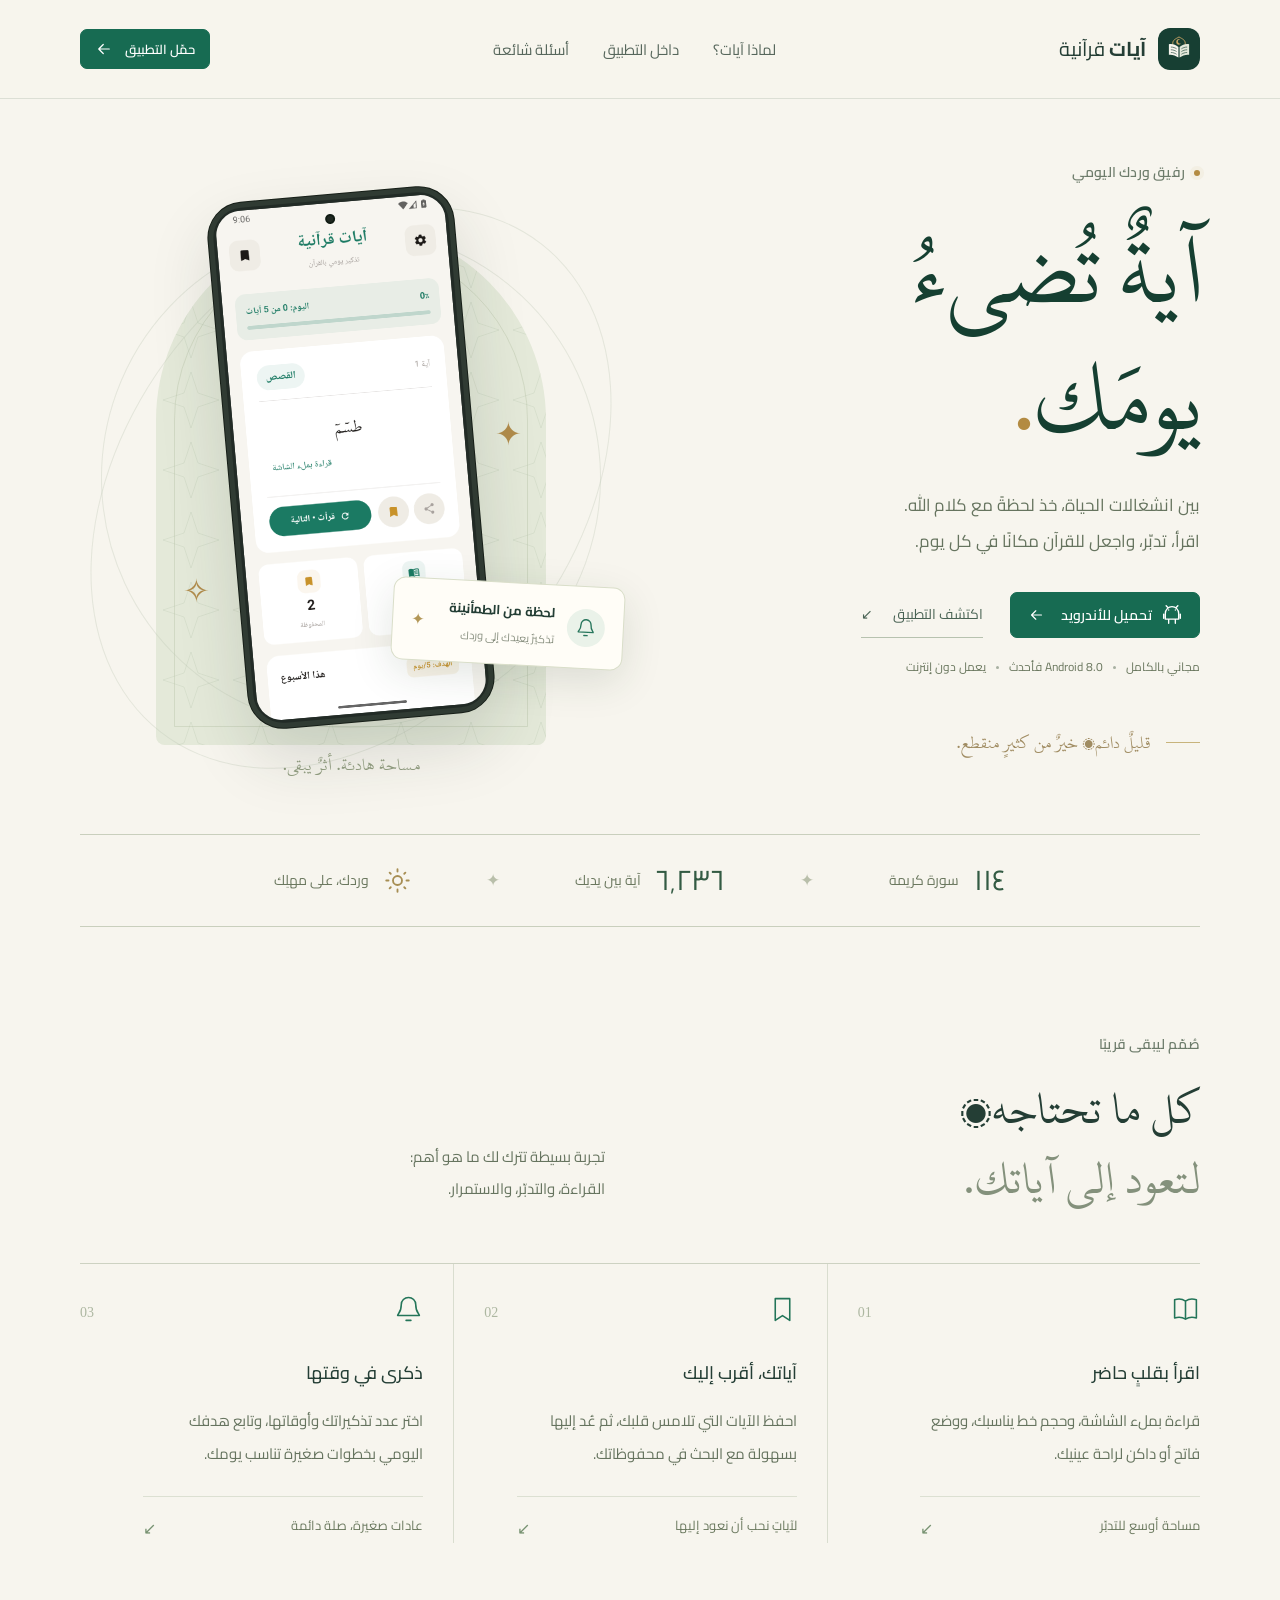
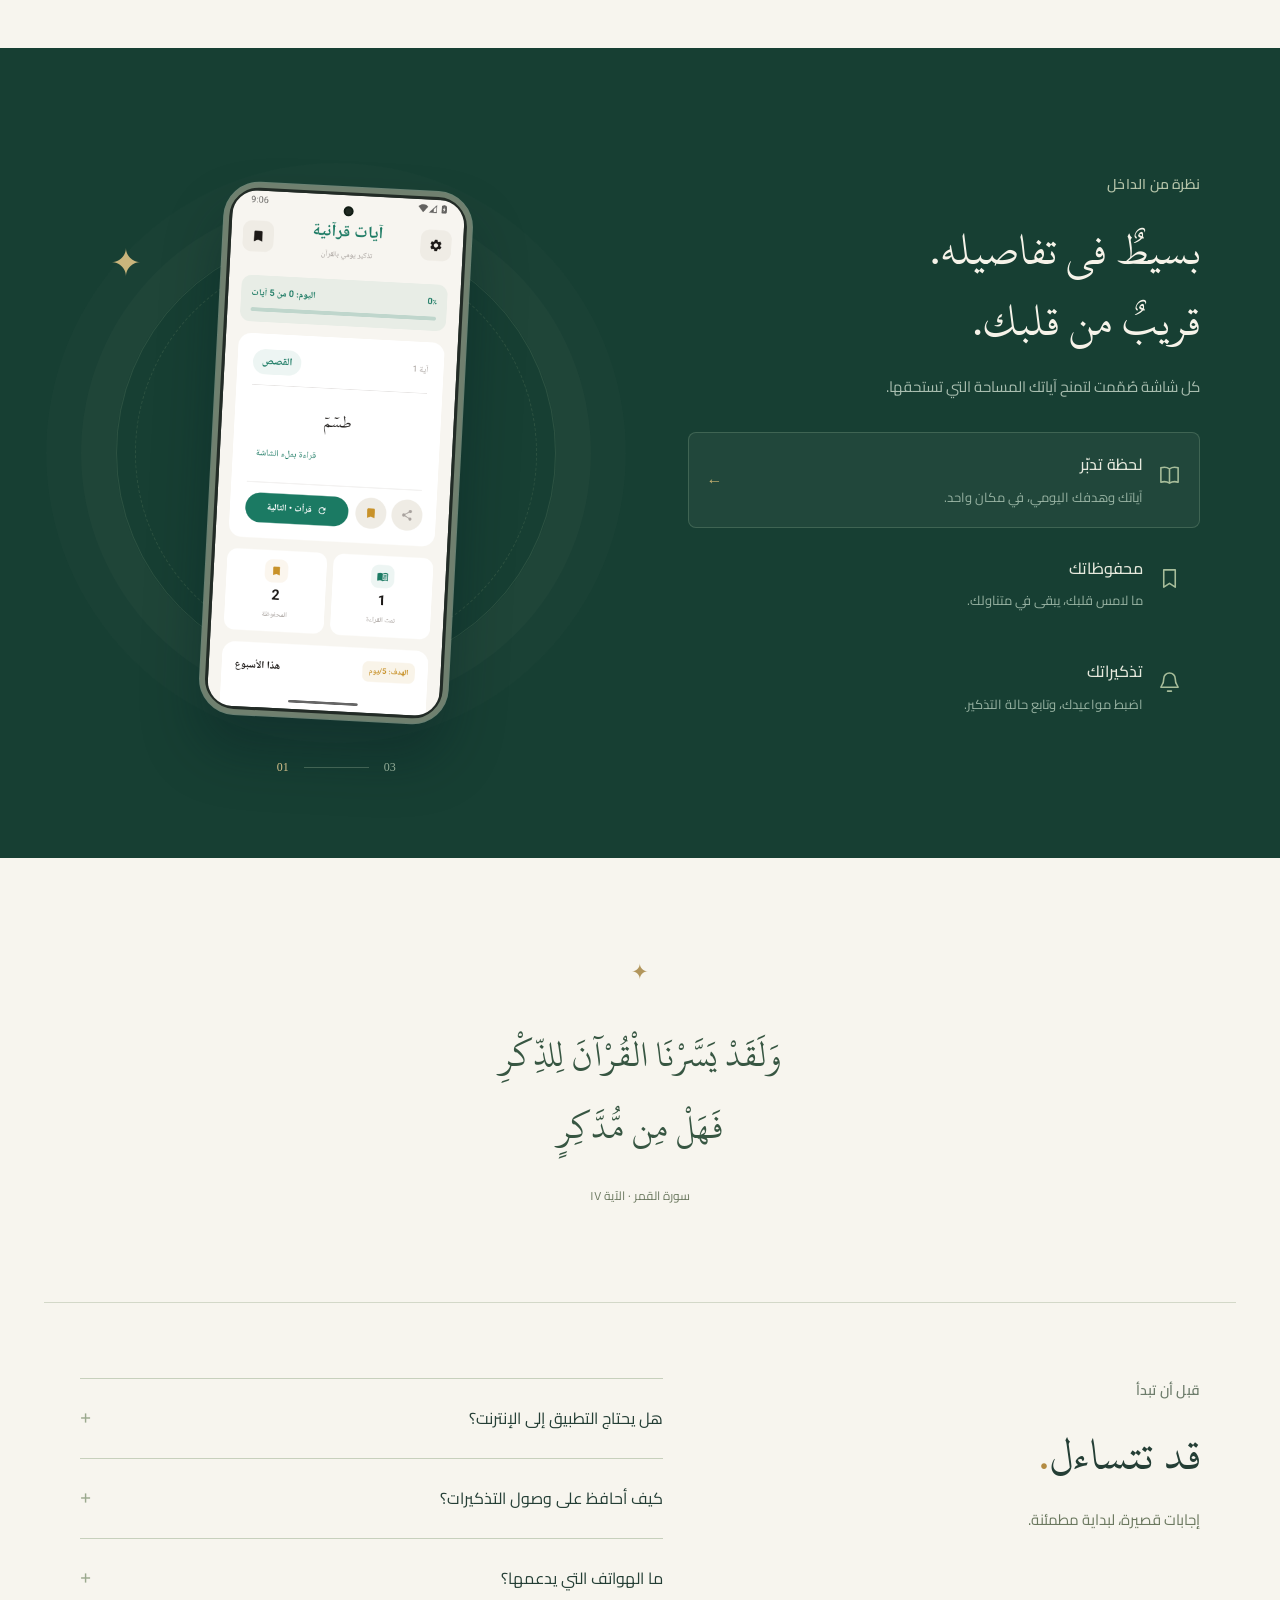
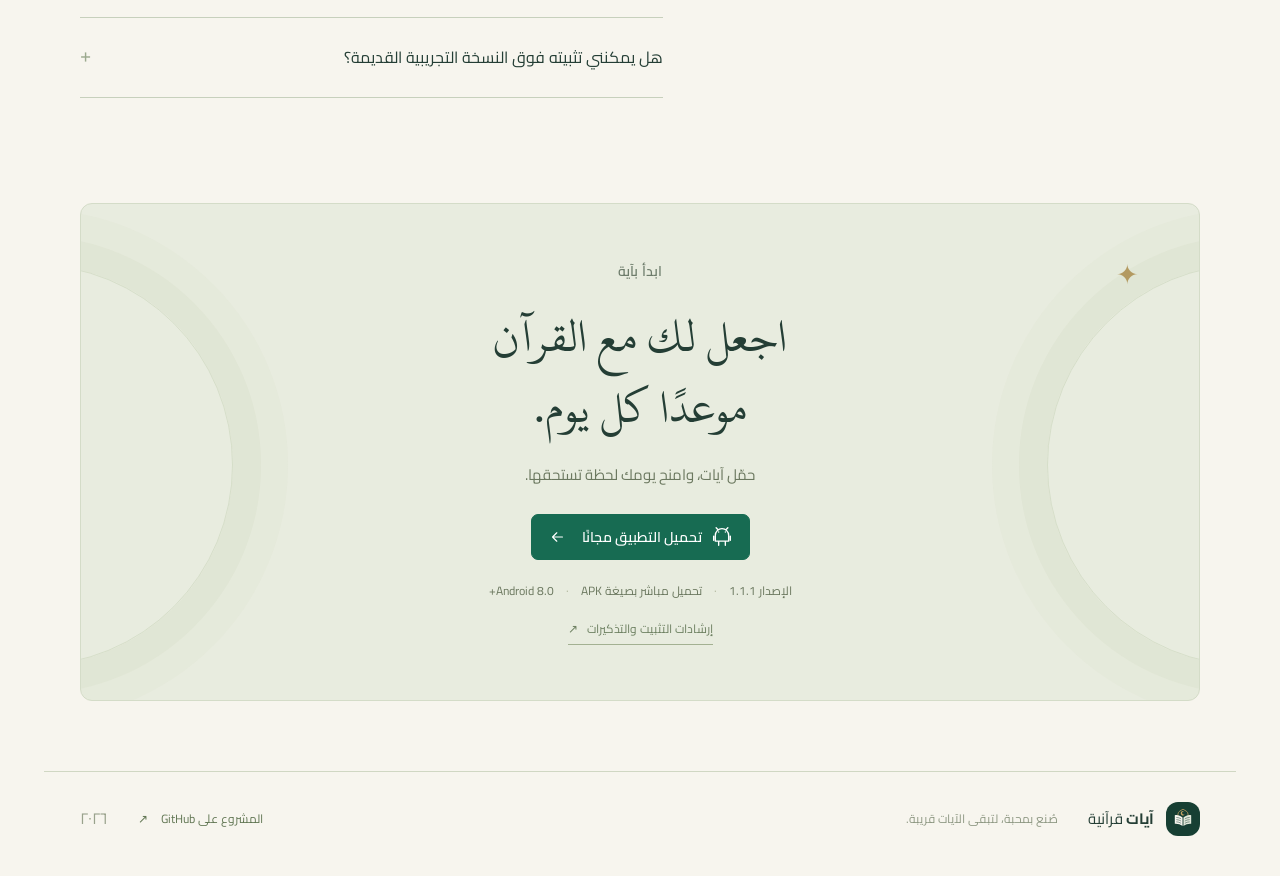
==== index.html @ fae44382 "Publish the Ayat Quran website on GitHub Pages" ====
<!doctype html>
<html lang="ar" dir="rtl">
<head>
<meta charset="UTF-8"><meta name="viewport" content="width=device-width, initial-scale=1">
<meta name="theme-color" content="#f7f5ee"><meta name="description" content="آيات قرآنية — مساحة هادئة لوردك اليومي. اقرأ واحفظ آياتك واضبط تذكيراتك، أينما كنت ودون إنترنت.">
<link rel="canonical" href="https://omer73364.github.io/Ayat-Quran/">
<meta name="robots" content="index,follow">
<meta property="og:type" content="website"><meta property="og:locale" content="ar_AR">
<meta property="og:title" content="آيات قرآنية — آية تُضيء يومك">
<meta property="og:description" content="مساحة هادئة لوردك اليومي. قراءة دون إنترنت، ومحفوظاتك، وتذكيرات تناسب يومك.">
<meta property="og:url" content="https://omer73364.github.io/Ayat-Quran/"><meta property="og:image" content="https://omer73364.github.io/Ayat-Quran/assets/brand-preview.png">
<meta property="og:image:width" content="1400"><meta property="og:image:height" content="700">
<meta name="twitter:card" content="summary_large_image">
<title>آيات قرآنية — آية تُضيء يومك</title>
<link rel="icon" href="assets/app-icon.svg?v=1.1.1"><link rel="stylesheet" href="style.css">
<script type="application/ld+json">{"@context": "https://schema.org", "@type": "SoftwareApplication", "name": "آيات قرآنية | Ayat Quran", "operatingSystem": "Android 8.0+", "applicationCategory": "EducationalApplication", "softwareVersion": "1.1.1", "url": "https://omer73364.github.io/Ayat-Quran/", "downloadUrl": "https://github.com/omer73364/Ayat-Quran/releases/download/v1.1.1/Ayat-Quran-v1.1.1.apk", "image": "https://omer73364.github.io/Ayat-Quran/assets/app-icon-512.png", "offers": {"@type": "Offer", "price": "0", "priceCurrency": "USD"}}</script>
</head>
<body>
<svg class="icons" aria-hidden="true" xmlns="http://www.w3.org/2000/svg"><symbol id="arrow" viewBox="0 0 24 24"><path d="M19 12H5m6-6-6 6 6 6"/></symbol><symbol id="book" viewBox="0 0 24 24"><path d="M12 5c-3-2-6-2-9-1v15c3-1 6-1 9 1m0-15c3-2 6-2 9-1v15c-3-1-6-1-9 1V5Z"/></symbol><symbol id="bell" viewBox="0 0 24 24"><path d="M18 8a6 6 0 0 0-12 0c0 7-3 7-3 9h18c0-2-3-2-3-9M10 21h4"/></symbol><symbol id="bookmark" viewBox="0 0 24 24"><path d="M6 3h12v18l-6-4-6 4V3Z"/></symbol><symbol id="android" viewBox="0 0 24 24"><path d="m7 3-2-2m12 2 2-2M4 10a8 8 0 0 1 16 0v7H4v-7Zm-2 1v5m20-5v5M8 17v5m8-5v5M8 6h.01M16 6h.01"/></symbol><symbol id="check" viewBox="0 0 24 24"><path d="m5 12 4 4L19 6"/></symbol><symbol id="sun" viewBox="0 0 24 24"><circle cx="12" cy="12" r="4"/><path d="M12 2v2m0 16v2M2 12h2m16 0h2M5 5l1 1m12 12 1 1M5 19l1-1M18 6l1-1"/></symbol></svg>
<header class="header"><div class="wrap nav"><a class="brand" href="#" aria-label="آيات قرآنية، الرئيسية"><img src="assets/app-icon.svg?v=1.1.1" alt="" width="42" height="42"><span>آيات <span class="brand-light">قرآنية</span></span></a><nav id="navigation" aria-label="التنقل الرئيسي"><a href="#features">لماذا آيات؟</a><a href="#experience">داخل التطبيق</a><a href="#questions">أسئلة شائعة</a></nav><a class="button small nav-download" href="#download">حمّل التطبيق <svg><use href="#arrow"/></svg></a><button class="menu" aria-label="فتح القائمة" aria-expanded="false" aria-controls="navigation"><span></span><span></span></button></div></header>
<main>
<section class="hero wrap">
<div class="hero-copy"><div class="eyebrow"><span class="status-dot"></span> رفيق وردك اليومي</div><h1>آيةٌ تُضيءُ<br>يومَك<span class="gold">.</span></h1><p class="hero-description">بين انشغالات الحياة، خذ لحظةً مع كلام الله.<br>اقرأ، تدبّر، واجعل للقرآن مكانًا في كل يوم.</p><div class="hero-actions"><a class="button" href="https://github.com/omer73364/Ayat-Quran/releases/download/v1.1.1/Ayat-Quran-v1.1.1.apk" download><svg><use href="#android"/></svg> تحميل للأندرويد <svg class="button-arrow"><use href="#arrow"/></svg></a><a class="text-link" href="#experience">اكتشف التطبيق <span>↙</span></a></div><div class="download-meta"><span>مجاني بالكامل</span><i></i><span>Android 8.0 فأحدث</span><i></i><span>يعمل دون إنترنت</span></div><div class="hero-note"><span class="note-line"></span><span>قليلٌ دائم، خيرٌ من كثيرٍ منقطع.</span></div></div>
<div class="hero-visual"><div class="orbit orbit-one"></div><div class="orbit orbit-two"></div><div class="arch"><div class="arch-pattern"></div><span class="arch-star star-one">✦</span><span class="arch-star star-two">✧</span></div><div class="phone hero-phone"><img src="assets/home.png" alt="الشاشة الرئيسية لتطبيق آيات قرآنية في الوضع الفاتح" width="720" height="1600" fetchpriority="high"><div class="phone-camera"></div></div><div class="floating-note"><span class="note-icon"><svg><use href="#bell"/></svg></span><div><strong>لحظة من الطمأنينة</strong><span>تذكيرٌ يعيدك إلى وردك</span></div><span class="float-spark">✦</span></div><span class="visual-caption">مساحة هادئة. أثرٌ يبقى.</span></div>
</section>
<div class="facts wrap"><div><strong>١١٤</strong><span>سورة كريمة</span></div><span class="fact-flower">✦</span><div><strong>٦٬٢٣٦</strong><span>آية بين يديك</span></div><span class="fact-flower">✦</span><div><svg><use href="#sun"/></svg><span>وردك، على مهلِك</span></div></div>
<section class="features wrap section" id="features"><div class="section-intro"><span class="eyebrow">صُمّم ليبقى قريبًا</span><h2>كل ما تحتاجه،<br><span class="serif-muted">لتعود إلى آياتك.</span></h2><p>تجربة بسيطة تترك لك ما هو أهم:<br>القراءة، والتدبّر، والاستمرار.</p></div><div class="feature-grid"><article><span class="feature-number">01</span><div class="feature-icon"><svg><use href="#book"/></svg></div><h3>اقرأ بقلبٍ حاضر</h3><p>قراءة بملء الشاشة، وحجم خط يناسبك، ووضع فاتح أو داكن لراحة عينيك.</p><span class="feature-foot">مساحة أوسع للتدبّر <span>↙</span></span></article><article><span class="feature-number">02</span><div class="feature-icon"><svg><use href="#bookmark"/></svg></div><h3>آياتك، أقرب إليك</h3><p>احفظ الآيات التي تلامس قلبك، ثم عُد إليها بسهولة مع البحث في محفوظاتك.</p><span class="feature-foot">لآياتٍ نحب أن نعود إليها <span>↙</span></span></article><article><span class="feature-number">03</span><div class="feature-icon"><svg><use href="#bell"/></svg></div><h3>ذكرى في وقتها</h3><p>اختر عدد تذكيراتك وأوقاتها، وتابع هدفك اليومي بخطوات صغيرة تناسب يومك.</p><span class="feature-foot">عادات صغيرة، صلة دائمة <span>↙</span></span></article></div></section>
<section class="experience" id="experience"><div class="wrap experience-inner"><div class="experience-copy"><span class="eyebrow light">نظرة من الداخل</span><h2>بسيطٌ في تفاصيله.<br>قريبٌ من قلبك.</h2><p class="experience-lead">كل شاشة صُمّمت لتمنح آياتك المساحة التي تستحقها.</p><div class="screen-tabs" role="tablist" aria-label="شاشات التطبيق" aria-orientation="vertical"><button id="tab-reader" role="tab" aria-selected="true" aria-controls="screen-panel" data-screen="home" tabindex="0"><span class="tab-icon"><svg><use href="#book"/></svg></span><span><strong>لحظة تدبّر</strong><small>آياتك وهدفك اليومي، في مكان واحد.</small></span><span class="tab-arrow">←</span></button><button id="tab-saved" role="tab" aria-selected="false" aria-controls="screen-panel" data-screen="saved" tabindex="-1"><span class="tab-icon"><svg><use href="#bookmark"/></svg></span><span><strong>محفوظاتك</strong><small>ما لامس قلبك، يبقى في متناولك.</small></span><span class="tab-arrow">←</span></button><button id="tab-reminders" role="tab" aria-selected="false" aria-controls="screen-panel" data-screen="reminders" tabindex="-1"><span class="tab-icon"><svg><use href="#bell"/></svg></span><span><strong>تذكيراتك</strong><small>اضبط مواعيدك، وتابع حالة التذكير.</small></span><span class="tab-arrow">←</span></button></div></div><div class="screen-stage" id="screen-panel" role="tabpanel" aria-labelledby="tab-reader" tabindex="0"><div class="stage-ring"></div><span class="stage-spark">✦</span><div class="phone showcase-phone"><img id="screen-image" src="assets/home.png" alt="الرئيسية وتقدم الورد اليومي" width="720" height="1600" loading="lazy"><div class="phone-camera"></div></div><div class="screen-count"><span id="screen-number">01</span><span class="count-line"></span><span>03</span></div></div></div></section>
<section class="quiet-section wrap"><span class="quiet-star">✦</span><p class="quran-quote">وَلَقَدْ يَسَّرْنَا الْقُرْآنَ لِلذِّكْرِ<br>فَهَلْ مِن مُّدَّكِرٍ</p><span class="quote-source">سورة القمر · الآية ١٧</span></section>
<section class="faq wrap section" id="questions"><div class="faq-heading"><span class="eyebrow">قبل أن تبدأ</span><h2>قد تتساءل<span class="gold">.</span></h2><p>إجابات قصيرة، لبداية مطمئنة.</p></div><div class="faq-list"><details><summary>هل يحتاج التطبيق إلى الإنترنت؟<span class="plus">+</span></summary><p>لا. نص القرآن والقراءة والمحفوظات متاحة دون اتصال بالإنترنت بعد تثبيت التطبيق.</p></details><details><summary>كيف أحافظ على وصول التذكيرات؟<span class="plus">+</span></summary><p>اسمح بالإشعارات والمنبّهات الدقيقة، وأزل قيود البطارية والعمل في الخلفية. يرشدك التطبيق إلى إعدادات التشغيل المتاحة على هاتفك. إذا أوقفت التطبيق إجباريًا، افتحه مجددًا لاستئناف التذكيرات.</p></details><details><summary>ما الهواتف التي يدعمها؟<span class="plus">+</span></summary><p>يعمل على هواتف أندرويد بالإصدار 8.0 فأحدث. تختلف خيارات التشغيل التلقائي والبطارية حسب الهاتف وإصدار النظام.</p></details><details><summary>هل يمكنني تثبيته فوق النسخة التجريبية القديمة؟<span class="plus">+</span></summary><p>الإصدار 1.1.0 يستخدم مفتاح توقيع إنتاج جديدًا. إذا كانت النسخة التجريبية القديمة مثبتة، ستحتاج إلى إزالتها أولًا. إزالة التطبيق تحذف محفوظاته وتقدّم القراءة وإعداداته المحلية.</p></details></div></section>
<section class="download-section wrap" id="download"><div class="download-card"><div class="download-ornament" aria-hidden="true">✦</div><span class="eyebrow">ابدأ بآية</span><h2>اجعل لك مع القرآن<br>موعدًا كل يوم.</h2><p>حمّل آيات، وامنح يومك لحظة تستحقها.</p><a class="button" href="https://github.com/omer73364/Ayat-Quran/releases/download/v1.1.1/Ayat-Quran-v1.1.1.apk" download><svg><use href="#android"/></svg> تحميل التطبيق مجانًا <svg class="button-arrow"><use href="#arrow"/></svg></a><span class="release-meta">الإصدار 1.1.1 <span>·</span> تحميل مباشر بصيغة APK <span>·</span> Android 8.0+</span><a class="release-link" href="#questions">إرشادات التثبيت والتذكيرات <span>↗</span></a></div></section>
</main>
<footer class="wrap footer"><a class="brand" href="#"><img src="assets/app-icon.svg?v=1.1.1" width="34" height="34" alt=""><span>آيات <span class="brand-light">قرآنية</span></span></a><p>صُنع بمحبة، لتبقى الآيات قريبة.</p><a href="https://github.com/omer73364/Ayat-Quran" target="_blank" rel="noopener noreferrer">المشروع على GitHub <span>↗</span></a><span class="footer-year">٢٠٢٦</span></footer>
<script src="script.js"></script>
</body></html>
---- style.css ----
@font-face{font-family:Cairo;src:url("assets/cairo.ttf") format("truetype");font-weight:200 1000;font-style:normal;font-display:swap}
@font-face{font-family:Quran;src:url('assets/quran.ttf') format('truetype');font-display:swap}*{box-sizing:border-box}html{scroll-behavior:smooth;scroll-padding-top:100px}body{margin:0;background:#f7f5ee;color:#243e35;font-family:Cairo,Tahoma,Arial,sans-serif;-webkit-font-smoothing:antialiased}a{color:inherit;text-decoration:none}button{font:inherit}button,a{-webkit-tap-highlight-color:transparent}button{cursor:pointer}svg{width:24px;height:24px;fill:none;stroke:currentColor;stroke-width:1.65;stroke-linecap:round;stroke-linejoin:round;flex-shrink:0}.icons{position:absolute;width:0;height:0;overflow:hidden}.wrap{max-width:1192px;margin-inline:auto;padding-inline:36px}.header{border-bottom:1px solid #244b3420;background:#f7f5eef5}.nav{height:98px;display:flex;align-items:center;justify-content:space-between;gap:32px}.brand{display:flex;align-items:center;gap:12px;font-size:20px;font-weight:700;white-space:nowrap}.brand img{border-radius:12px;object-fit:cover}.brand-light{font-weight:400}.nav nav{display:flex;gap:34px;font-size:13px;color:#57675c}.nav nav a:hover{color:#157b61}.button{display:inline-flex;align-items:center;justify-content:center;gap:13px;border:1px solid #176b52;background:#176b52;color:#fff;border-radius:7px;padding:19px 23px;font-size:14px;font-weight:600;transition:background .2s,transform .2s,box-shadow .2s}.button:hover{background:#105740;transform:translateY(-2px);box-shadow:0 8px 20px #0f604b20}.button svg{width:23px;height:23px}.button .button-arrow{margin-right:16px;width:19px}.button.small{padding:12px 19px;font-size:12px;gap:21px}.small svg{width:18px;height:18px}.menu{display:none}.hero{display:grid;grid-template-columns:1fr 1fr;gap:35px;min-height:735px;align-items:center;padding-block:42px 40px;overflow:hidden}.hero-copy{padding:5px 0 20px;position:relative;z-index:2}.eyebrow{font-size:12px;letter-spacing:.2px;color:#6d7c6b;display:flex;align-items:center;gap:9px;font-weight:600}.status-dot{height:6px;width:6px;background:#b38b42;border-radius:50%;box-shadow:0 0 0 4px #b38b4210}h1,h2,h3,p{margin:0}h1{font-family:Quran,serif;font-size:104px;line-height:1.22;font-weight:400;margin:24px 0 24px;letter-spacing:-3px;color:#153f31}.gold{color:#b38b42}.hero-description{font-size:15px;color:#6c776d;line-height:2.15}.hero-actions{display:flex;align-items:center;gap:27px;margin-top:32px}.text-link{font-size:12px;color:#496354;border-bottom:1px solid #b7c2af;padding:10px 0;display:inline-flex;gap:20px}.text-link:hover{color:#a07736}.download-meta{display:flex;align-items:center;gap:10px;margin-top:18px;color:#859082;font-size:10px}.download-meta i{width:3px;height:3px;border-radius:50%;background:#a7b0a1}.hero-note{display:flex;align-items:center;gap:15px;margin-top:48px;font-family:Quran,serif;font-size:19px;color:#a08c62}.note-line{width:34px;height:1px;background:#c8b47c}.hero-visual{position:relative;display:flex;align-items:center;justify-content:center;min-height:650px;isolation:isolate}.arch{position:absolute;width:390px;height:520px;background:#e4e9d9;bottom:48px;border-radius:220px 220px 10px 10px;z-index:-2;overflow:hidden}.arch:after{content:"";position:absolute;inset:18px;border:1px solid #b9c4a970;border-radius:210px 210px 0 0}.arch-pattern{position:absolute;inset:0;background-image:url("data:image/svg+xml,%3Csvg xmlns='http://www.w3.org/2000/svg' width='70' height='70' viewBox='0 0 70 70'%3E%3Cpath d='M35 7 42 28 63 35 42 42 35 63 28 42 7 35 28 28Z' fill='none' stroke='%238b9b79' stroke-opacity='.13'/%3E%3C/svg%3E")}.arch-star{position:absolute;color:#b18c4b;font-size:32px;z-index:2}.star-one{right:24px;top:180px}.star-two{left:27px;bottom:125px}.phone{position:relative;background:#222b26;border:5px solid #303b33;box-shadow:0 0 0 1px #171f18,0 30px 65px #20322726;border-radius:35px;padding:3px;overflow:hidden;width:246px;flex-shrink:0;line-height:0}.phone img{display:block;width:100%;height:auto;border-radius:25px}.phone-camera{height:10px;width:10px;background:#202922;border:2px solid #111c14;border-radius:50%;position:absolute;left:50%;top:14px;transform:translateX(-50%)}.hero-phone{transform:rotate(-5deg);margin-top:-20px}.orbit{position:absolute;z-index:-1;border:1px solid #bbc4b253;border-radius:50%;width:500px;height:500px;transform:rotate(-25deg);top:85px}.orbit-two{width:450px;height:620px;transform:rotate(38deg);top:35px}.floating-note{position:absolute;bottom:127px;right:-1px;display:flex;align-items:center;gap:12px;background:#fffdf7;padding:16px 18px;box-shadow:0 12px 40px #253a2321;border:1px solid #d9dec9;border-radius:12px;transform:rotate(3deg);z-index:3}.note-icon{width:38px;height:38px;display:grid;place-items:center;background:#eaf2e9;border-radius:50%;color:#27765c}.note-icon svg{width:20px;height:20px}.floating-note strong{display:block;font-size:11px;margin-bottom:6px}.floating-note div>span{display:block;color:#899080;font-size:9px}.float-spark{margin-right:12px;color:#b39757}.visual-caption{position:absolute;bottom:10px;font-family:Quran,serif;font-size:19px;color:#8d997d}.facts{display:flex;justify-content:center;align-items:center;gap:75px;border-block:1px solid #c9cfbd;max-width:1120px;padding-block:28px}.facts>div{display:flex;align-items:center;gap:15px}.facts strong{font-family:Quran,serif;font-size:35px;line-height:1.2;font-weight:400;color:#335b43}.facts div span{font-size:12px;color:#7c8978}.facts svg{width:27px;height:27px;color:#a78e53}.fact-flower{color:#b9bfaa;font-size:17px}.section{padding-block:105px}.section-intro{display:grid;grid-template-columns:1fr 1fr;column-gap:70px}.section-intro .eyebrow{grid-column:1/-1;margin-bottom:18px}h2{font-family:Quran,serif;font-weight:400;font-size:48px;line-height:1.45;letter-spacing:-.5px}.serif-muted{color:#84917c}.section-intro>p{align-self:end;padding-bottom:9px;font-size:14px;color:#84907d;line-height:2.15}.feature-grid{display:grid;grid-template-columns:repeat(3,1fr);margin-top:49px;border-top:1px solid #cdd2c2}.feature-grid article{position:relative;padding:31px 30px 0;border-left:1px solid #d9ddcf}.feature-grid article:first-child{padding-right:0}.feature-grid article:last-child{border-left:0;padding-left:0}.feature-number{position:absolute;top:36px;left:30px;font-family:Georgia,serif;color:#adb7a1;font-size:12px}.feature-grid article:last-child .feature-number{left:0}.feature-icon{color:#237559;margin-bottom:24px}.feature-icon svg{width:29px;height:29px;stroke-width:1.3}h3{font-size:18px;font-weight:500;margin-bottom:15px}.feature-grid p{font-size:12px;line-height:2.2;color:#7a8775;max-width:280px}.feature-foot{border-top:1px solid #dce0d2;margin-top:26px;padding-top:17px;display:flex;justify-content:space-between;font-size:10px;color:#8b977e;max-width:280px}.feature-foot>span{color:#769170;font-size:16px}.experience{background:#173f33;color:#f6f3e9;position:relative;overflow:hidden}.experience-inner{display:grid;grid-template-columns:1fr 1fr;gap:95px;padding-block:80px;align-items:center}.eyebrow.light{color:#b4c3a8}.experience h2{font-size:47px;margin-top:18px;line-height:1.5}.experience-lead{font-size:12px;line-height:2;color:#a9beb0;margin-top:16px;max-width:330px}.screen-tabs{display:flex;flex-direction:column;gap:8px;margin-top:30px}.screen-tabs button{display:flex;align-items:center;gap:15px;background:transparent;border:1px solid transparent;border-radius:8px;text-align:right;padding:17px 18px;color:#e6e9dd;transition:background .2s,border-color .2s}.screen-tabs button[aria-selected=true]{background:#ffffff0b;border-color:#74967c60}.screen-tabs button:hover{background:#ffffff0b}.screen-tabs strong{display:block;font-size:13px;font-weight:500}.screen-tabs small{display:block;font-size:10px;margin-top:7px;color:#97b2a2}.tab-icon{color:#a7bd9a}.tab-icon svg{width:23px;height:23px}.tab-arrow{margin-right:auto;opacity:0;color:#c8b371}.screen-tabs button[aria-selected=true] .tab-arrow{opacity:1}.screen-stage{position:relative;display:flex;justify-content:center;align-items:center;min-height:650px;isolation:isolate}.stage-ring{position:absolute;width:440px;height:440px;border:1px solid #b1c69e24;border-radius:50%;z-index:-1;box-shadow:0 0 0 35px #b1c69e08,0 0 0 70px #b1c69e04}.stage-ring:after{content:"";position:absolute;inset:18px;border:1px dashed #b6c69822;border-radius:50%}.showcase-phone{width:248px;border-color:#70806f;box-shadow:0 0 0 1px #ced7c272,0 35px 55px #051d215c;transform:rotate(3deg)}.stage-spark{position:absolute;left:30px;top:100px;color:#cab57c;font-size:38px}.screen-count{position:absolute;bottom:0;display:flex;align-items:center;gap:15px;direction:ltr;font-family:Georgia,serif;font-size:12px;color:#93ac97}.screen-count span:first-child{color:#d5c08b}.count-line{width:65px;height:1px;background:#a6bda350}.quiet-section{padding-block:95px;text-align:center}.quiet-star{font-size:21px;color:#b2965c;display:block;margin-bottom:28px}.quran-quote{font-family:Quran,serif;font-size:38px;line-height:1.9;color:#375642}.quote-source{display:block;color:#909981;font-size:10px;margin-top:22px}.faq{display:grid;grid-template-columns:.9fr 1.2fr;gap:100px;border-top:1px solid #d3d8c8;padding-top:75px}.faq h2{margin-top:18px}.faq-heading p{font-size:12px;color:#8b967f;margin-top:15px}.faq-list{border-top:1px solid #c7d0bc}.faq details{border-bottom:1px solid #c7d0bc}.faq summary{padding:25px 0;list-style:none;cursor:pointer;font-size:13px;line-height:1.8;display:flex;justify-content:space-between;gap:20px}.faq summary::-webkit-details-marker{display:none}.plus{color:#9ba98e;font-size:20px;font-weight:400;line-height:1.2;transition:transform .2s}.faq details[open] .plus{transform:rotate(45deg)}.faq details p{padding:0 0 23px;font-size:12px;line-height:2.3;color:#73806c}.download-section{padding-bottom:70px}.download-card{position:relative;isolation:isolate;overflow:hidden;background:#e8ecdf;border:1px solid #d4dcc8;border-radius:12px;padding:55px 40px;text-align:center}.download-card:before,.download-card:after{content:"";position:absolute;width:400px;height:400px;border:1px solid #b8c6a660;border-radius:50%;top:60px;z-index:-1}.download-card:before{right:-250px;box-shadow:0 0 0 28px #bcc9a820,0 0 0 55px #bcc9a815}.download-card:after{left:-250px;box-shadow:0 0 0 28px #bcc9a820,0 0 0 55px #bcc9a815}.download-card .eyebrow{justify-content:center}.download-card h2{font-size:49px;margin-top:17px}.download-card p{font-size:12px;color:#7a886e;margin:18px 0 26px}.download-ornament{position:absolute;top:46px;right:60px;font-size:27px;color:#b39a61}.release-meta{display:flex;align-items:center;justify-content:center;gap:12px;font-size:9px;color:#87937a;margin-top:20px;flex-wrap:wrap}.release-meta>span{color:#b2b99f}.release-link{display:inline-block;font-size:10px;color:#6d8061;margin-top:16px;border-bottom:1px solid #a3b192;padding-bottom:4px}.release-link span{margin-right:6px}.footer{display:flex;align-items:center;gap:30px;padding-block:30px 40px;border-top:1px solid #d0d7c3}.footer .brand{font-size:15px}.footer p{font-size:10px;color:#8e9883}.footer>a:last-of-type{font-size:10px;margin-right:auto;color:#617653}.footer>a:last-of-type span{margin-right:10px}.footer-year{font-family:Quran,serif;font-size:16px;color:#99a28c}a:focus-visible,button:focus-visible,summary:focus-visible,[tabindex="0"]:focus-visible{outline:2px solid #b29451;outline-offset:5px}.phone img{transition:opacity .15s}.phone img.changing{opacity:.15}@media(min-width:1500px){.hero{min-height:790px;padding-block:65px}.hero-visual{min-height:670px}.hero-phone{width:260px}.arch{height:550px;width:415px}}@media(max-width:1050px){.wrap{padding-inline:28px}.hero{gap:15px}.hero-visual{min-height:620px}.arch{width:340px;height:480px}.orbit{width:390px;height:440px}.orbit-two{height:520px}.hero-phone{width:230px}.floating-note{right:-5px;bottom:90px}h1{font-size:90px}.hero-actions{gap:16px}.hero-actions .button{font-size:12px;padding:17px}.hero-description{font-size:13px}.download-meta{font-size:9px;gap:7px}.experience-inner{gap:40px}.facts{margin-inline:28px;gap:40px}.screen-stage{min-height:630px}.stage-ring{width:350px;height:350px}.experience h2{font-size:41px}.stage-spark{left:0}.footer{gap:20px}.faq{gap:55px}}@media(max-width:760px){.wrap{padding-inline:22px}.nav{height:80px;gap:16px}.brand{font-size:16px;gap:8px}.brand img{width:36px;height:36px}.nav-download{margin-right:auto}.nav .small{font-size:10px;padding:10px 13px;gap:12px}.menu{display:flex;flex-direction:column;gap:6px;width:25px;background:none;border:0;padding:3px}.menu span{display:block;width:20px;height:1px;background:#31563f}.nav nav{display:none;position:absolute;top:79px;left:0;right:0;background:#f7f5ee;z-index:10;padding:25px;box-shadow:0 10px 20px #233c3010;border-bottom:1px solid #cbd4c0;flex-direction:column;gap:22px}.nav nav.open{display:flex}.hero{grid-template-columns:1fr;padding-top:43px;padding-bottom:30px;gap:0;min-height:0}.hero-copy{text-align:center;padding:0}.hero-copy .eyebrow{justify-content:center}h1{font-size:83px;margin:20px 0 18px;line-height:1.22}.hero-description{font-size:13px;line-height:2.1}.hero-actions{justify-content:center;margin-top:26px;gap:25px}.hero-actions .button{font-size:12px;padding:17px 16px}.hero-actions .button-arrow{margin-right:4px}.text-link{font-size:11px;gap:12px}.download-meta{justify-content:center;margin-top:17px;font-size:9px}.hero-note{display:none}.hero-visual{margin-top:15px;min-height:610px}.hero-phone{width:224px;margin-top:0}.arch{width:335px;height:454px;bottom:58px}.orbit{width:350px;height:400px;top:100px}.orbit-two{height:530px;top:50px;width:290px}.floating-note{bottom:100px;right:calc(50% - 165px);padding:13px 15px}.visual-caption{bottom:7px;font-size:18px}.facts{margin-inline:22px;gap:22px;padding:23px 0;justify-content:space-around}.facts strong{font-size:27px}.facts>div{flex-direction:column;gap:7px}.facts div span{font-size:9px}.facts svg{width:25px;height:25px}.fact-flower{font-size:13px}.section{padding-block:65px}.section-intro{display:block}.section-intro .eyebrow{margin-bottom:14px}h2{font-size:39px}.section-intro>p{margin-top:20px;font-size:12px}.feature-grid{margin-top:25px;grid-template-columns:1fr}.feature-grid article,.feature-grid article:first-child,.feature-grid article:last-child{border-left:0;border-bottom:1px solid #d5dcc9;padding:27px 0}.feature-grid article:last-child{border-bottom:0;padding-bottom:0}.feature-number,.feature-grid article:last-child .feature-number{top:30px;left:0}.feature-icon{margin-bottom:16px}.feature-grid p{max-width:100%;font-size:12px}h3{font-size:17px}.feature-foot{max-width:none;margin-top:20px;padding-top:14px}.experience-inner{grid-template-columns:1fr;gap:15px;padding-block:50px}.experience h2{font-size:39px}.experience-lead{max-width:none}.screen-tabs{margin-top:23px;display:grid;grid-template-columns:1fr 1fr;gap:8px}.screen-tabs button{padding:15px 10px;gap:9px}.screen-tabs strong{font-size:11px}.screen-tabs small{display:none}.screen-tabs .tab-icon svg{width:18px;height:18px}.tab-arrow{font-size:12px}.screen-stage{min-height:630px}.showcase-phone{width:230px}.stage-spark{left:24px;top:105px}.stage-ring{width:340px;height:340px}.quiet-section{padding-block:63px}.quran-quote{font-size:29px;line-height:2}.quote-source{margin-top:18px}.faq{grid-template-columns:1fr;gap:30px;padding-top:50px}.faq h2{margin-top:14px}.faq summary{font-size:12px;padding-block:22px}.download-section{padding-bottom:40px}.download-card{padding:42px 19px}.download-card h2{font-size:39px}.download-card p{font-size:11px;line-height:1.9}.download-ornament{right:22px;top:20px;font-size:20px}.download-card .button{font-size:12px;padding:17px 19px}.release-meta{font-size:8px;gap:8px}.footer{flex-wrap:wrap;gap:19px;padding-block:24px 30px}.footer .brand{font-size:14px}.footer p{width:calc(100% - 200px);margin-right:auto;font-size:9px;text-align:left}.footer>a:last-of-type{margin-right:0}.footer-year{margin-right:auto}}@media(prefers-reduced-motion:reduce){html{scroll-behavior:auto}*,*:before,*:after{transition:none!important;animation:none!important}}
/* Keep supporting copy readable against the warm paper background. */
.hero-description,.feature-grid p,.faq details p,.section-intro>p{color:#66745f}.download-meta,.facts div span,.quote-source,.faq-heading p,.download-card p,.release-meta{color:#6b785f}.feature-foot{color:#6b795f}
@media(max-width:760px){.hero-description,.feature-grid p,.faq summary,.faq details p{font-size:14px}.section-intro>p,.faq-heading p,.download-card p{font-size:13px}.feature-foot{font-size:11px}.download-meta{font-size:10px}}
.facts strong,.footer-year{font-family:Cairo,Tahoma,Arial,sans-serif}.facts strong{font-size:29px}@media(max-width:760px){.facts strong{font-size:25px}}

/* Clear Arabic interface type, with comfortable sizes for supporting copy. */
body{font-size:16px;line-height:1.8}
.nav nav{font-size:15px}.eyebrow{font-size:14px}.hero-description{font-size:17px}
.button,.hero-actions .button,.download-card .button{font-size:15px}.button.small{font-size:14px}.text-link{font-size:14px}
.download-meta{font-size:12px;flex-wrap:wrap}.facts div span{font-size:14px}
.section-intro>p,.feature-grid p,.experience-lead,.faq-heading p,.faq details p,.download-card p{font-size:15px}
.feature-foot{font-size:13px}.feature-number{font-size:14px}.screen-tabs strong{font-size:16px}.screen-tabs small{font-size:13px;line-height:1.8}
.quote-source,.release-meta,.release-link,.footer p,.footer>a:last-of-type{font-size:12px}.faq summary{font-size:16px}
.floating-note strong{font-size:13px}.floating-note div>span{font-size:11px}
@media(max-width:760px){
 .nav .small{font-size:12px}.nav nav{font-size:16px}.hero-description{font-size:15px}
 .hero-actions{gap:18px;flex-wrap:wrap}.hero-actions .button,.download-card .button{font-size:14px}.text-link{font-size:13px}
 .download-meta{font-size:11px}.facts{gap:13px}.facts div span{font-size:12px}
 .feature-grid p,.faq summary,.faq details p,.section-intro>p,.faq-heading p,.download-card p{font-size:15px}
 .screen-tabs{grid-template-columns:1fr}.screen-tabs strong{font-size:15px}.screen-tabs small{display:block;font-size:12px}
 .screen-tabs button{padding:16px}.feature-foot{font-size:12px}.release-meta{font-size:11px}
 .footer p{width:auto;text-align:right;font-size:12px}.footer>a:last-of-type{font-size:12px}
}
/* Compact download actions with comfortable touch targets. */
.hero-actions .button,.download-card .button{min-height:46px;padding:10px 17px;font-size:14px;gap:10px;line-height:1.6}
.hero-actions .button svg,.download-card .button svg{width:20px;height:20px}
.hero-actions .button .button-arrow,.download-card .button .button-arrow{width:17px;margin-right:6px}
.nav .button.small{min-height:40px;padding:8px 14px;font-size:13px;gap:12px;line-height:1.6}
@media(max-width:760px){.hero-actions .button,.download-card .button{font-size:13px;padding:10px 14px}.nav .button.small{font-size:12px;padding:8px 11px}}
.button{white-space:nowrap}
@media(max-width:400px){.nav{gap:10px}.nav .brand{font-size:14px;gap:6px}.nav .brand img{width:30px;height:30px}.nav .button.small svg{display:none}}
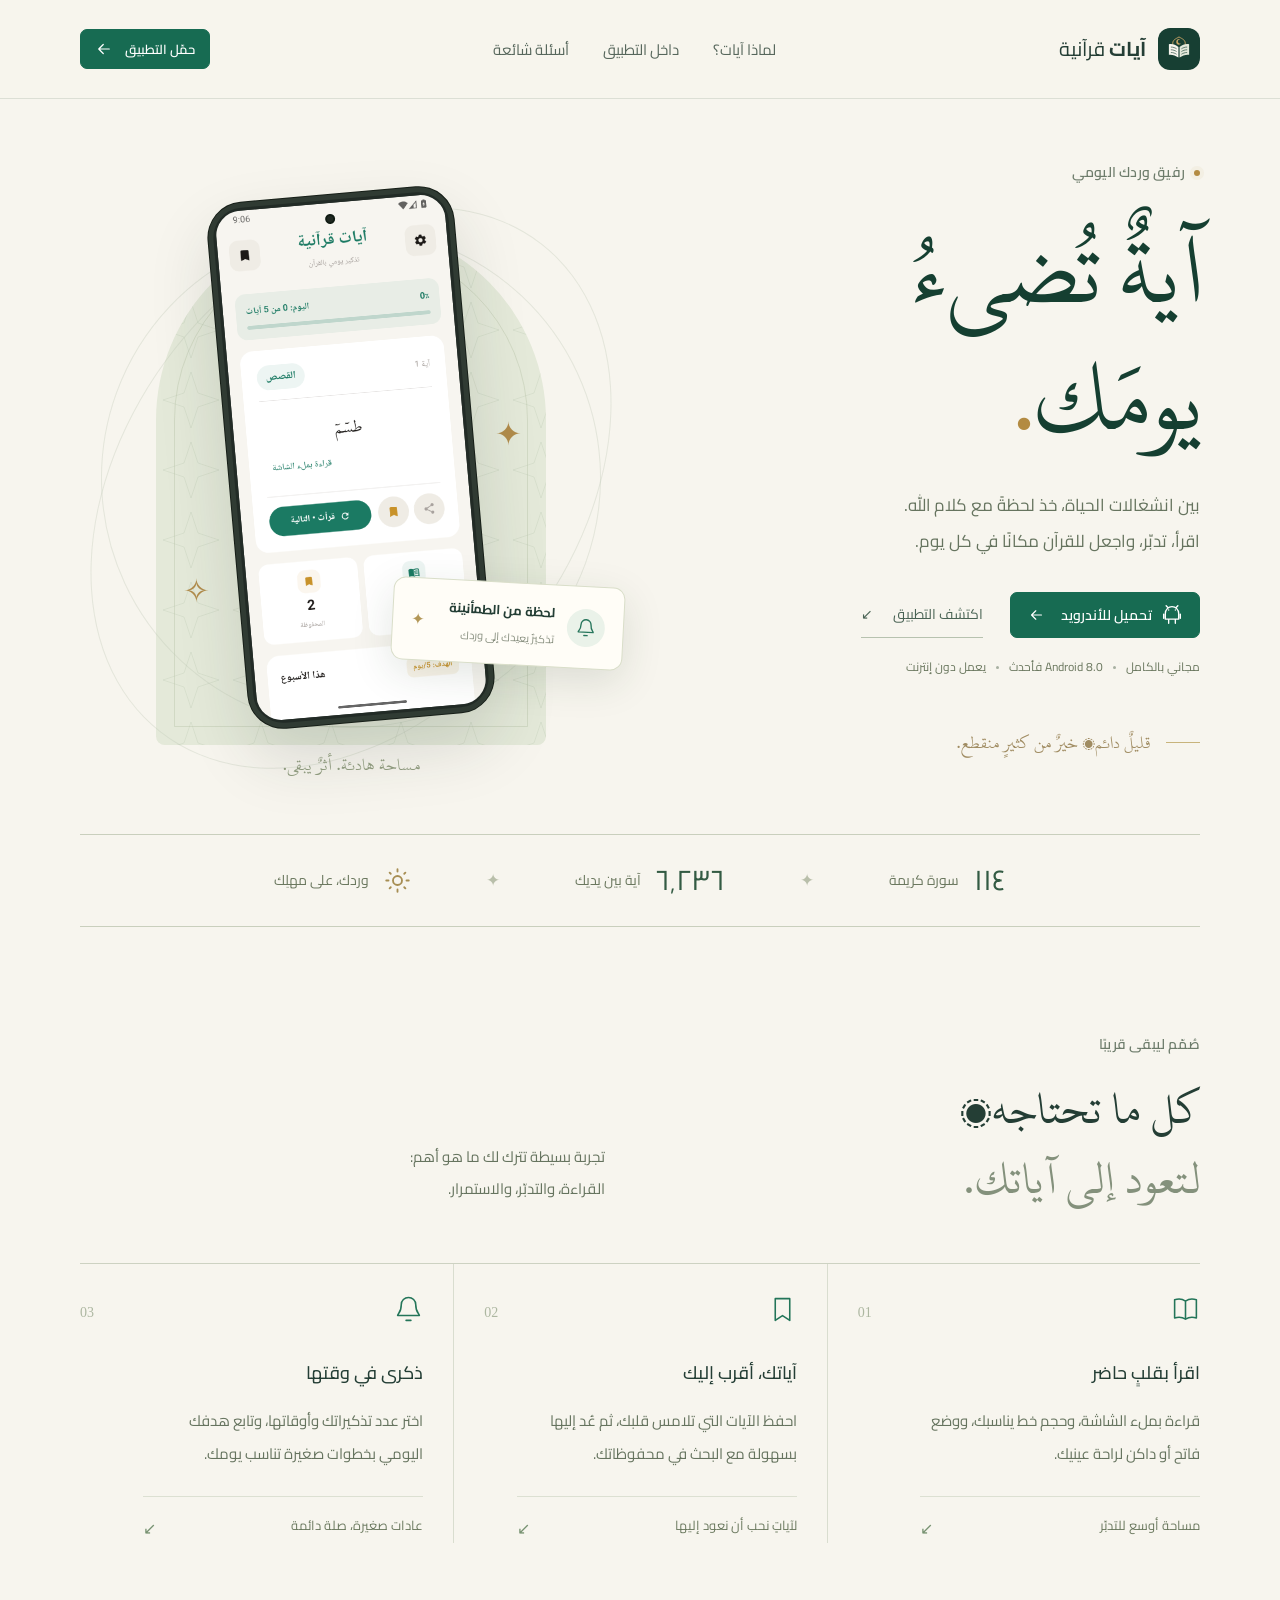
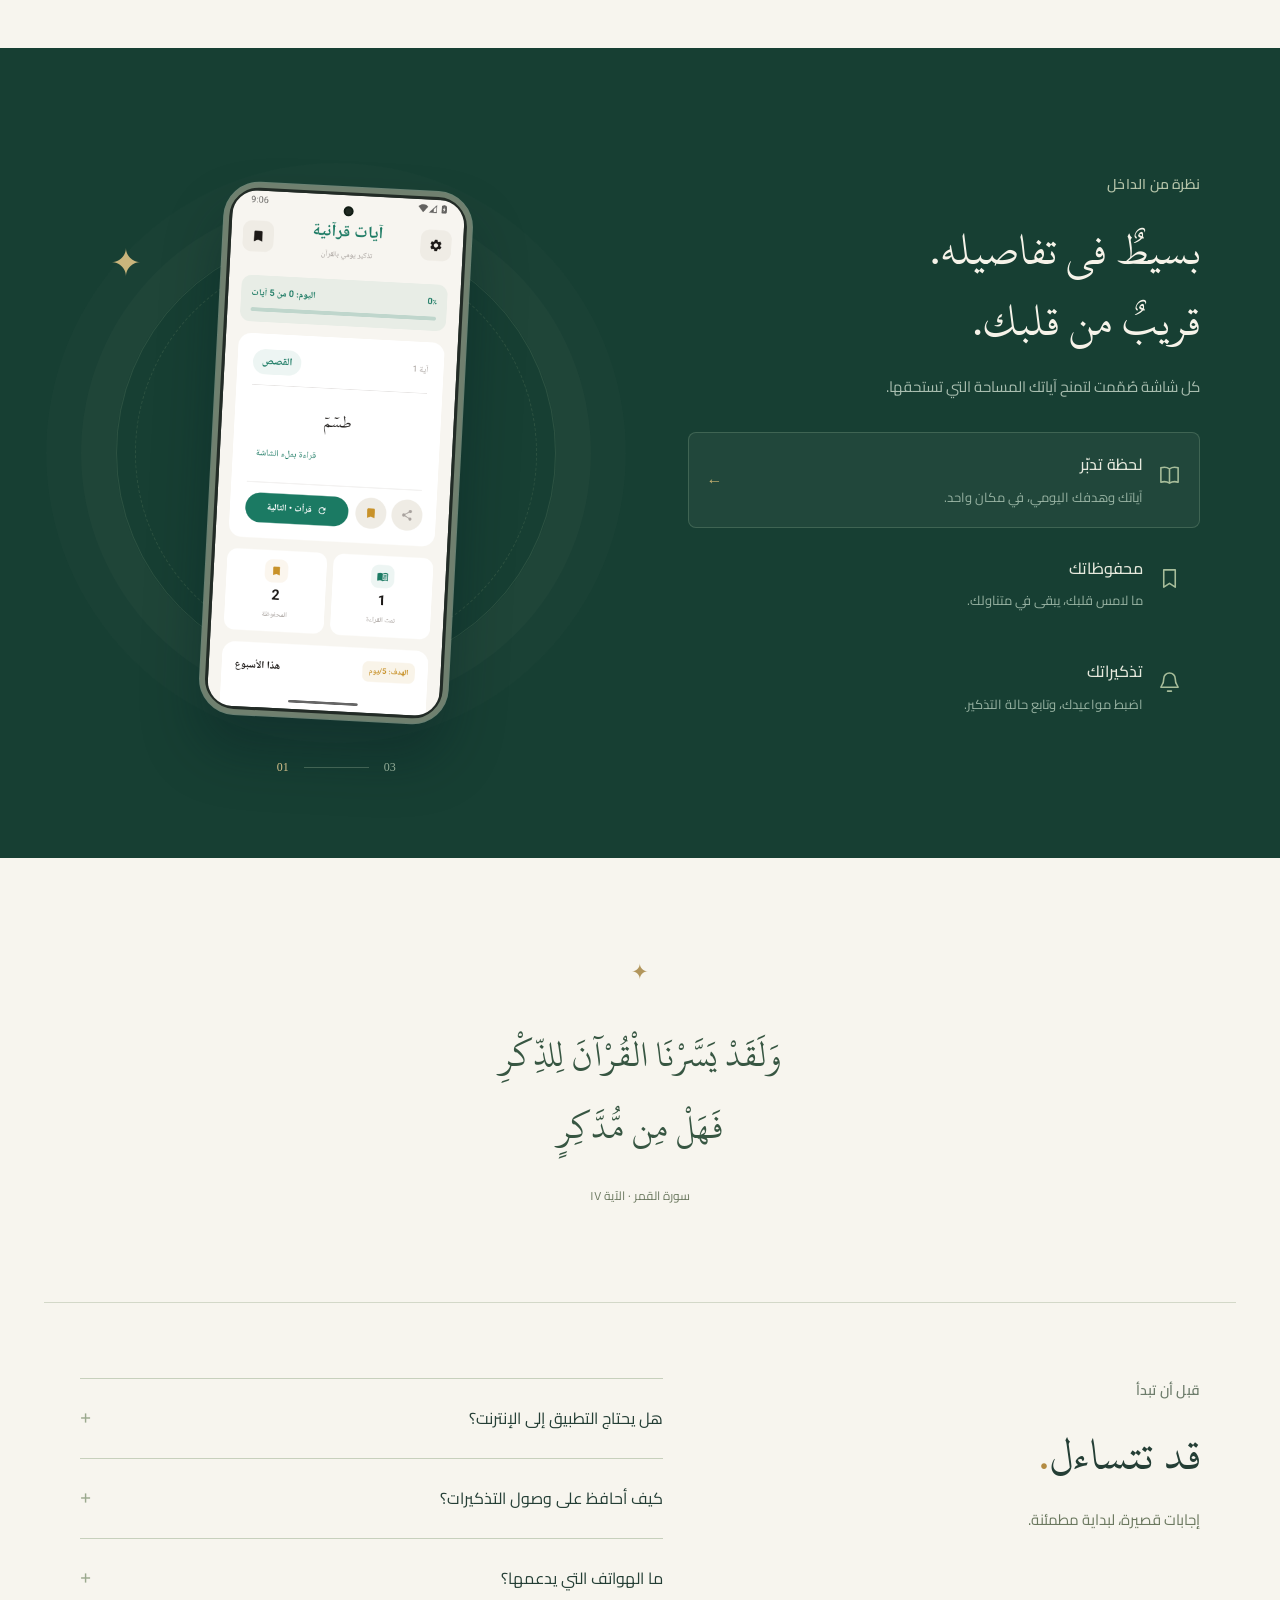
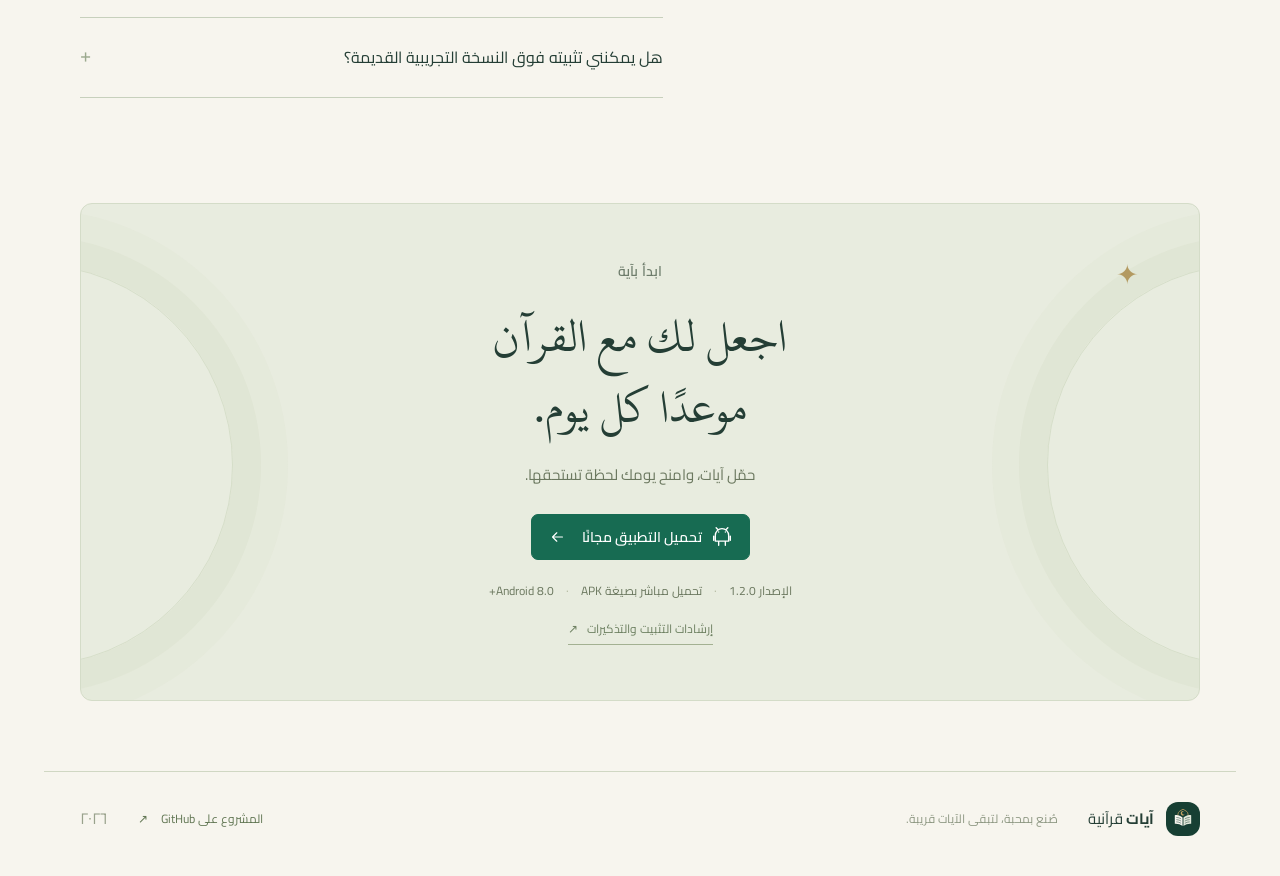
==== commit 08bc78ef: "Update the website download to Ayat Quran 1.2.0" ====
--- a/index.html
+++ b/index.html
@@ -12,15 +12,15 @@
 <meta property="og:image:width" content="1400"><meta property="og:image:height" content="700">
 <meta name="twitter:card" content="summary_large_image">
 <title>آيات قرآنية — آية تُضيء يومك</title>
-<link rel="icon" href="assets/app-icon.svg?v=1.1.1"><link rel="stylesheet" href="style.css">
-<script type="application/ld+json">{"@context": "https://schema.org", "@type": "SoftwareApplication", "name": "آيات قرآنية | Ayat Quran", "operatingSystem": "Android 8.0+", "applicationCategory": "EducationalApplication", "softwareVersion": "1.1.1", "url": "https://omer73364.github.io/Ayat-Quran/", "downloadUrl": "https://github.com/omer73364/Ayat-Quran/releases/download/v1.1.1/Ayat-Quran-v1.1.1.apk", "image": "https://omer73364.github.io/Ayat-Quran/assets/app-icon-512.png", "offers": {"@type": "Offer", "price": "0", "priceCurrency": "USD"}}</script>
+<link rel="icon" href="assets/app-icon.svg?v=1.2.0"><link rel="stylesheet" href="style.css">
+<script type="application/ld+json">{"@context": "https://schema.org", "@type": "SoftwareApplication", "name": "آيات قرآنية | Ayat Quran", "operatingSystem": "Android 8.0+", "applicationCategory": "EducationalApplication", "softwareVersion": "1.2.0", "url": "https://omer73364.github.io/Ayat-Quran/", "downloadUrl": "https://github.com/omer73364/Ayat-Quran/releases/download/v1.2.0/Ayat-Quran-v1.2.0.apk", "image": "https://omer73364.github.io/Ayat-Quran/assets/app-icon-512.png", "offers": {"@type": "Offer", "price": "0", "priceCurrency": "USD"}}</script>
 </head>
 <body>
 <svg class="icons" aria-hidden="true" xmlns="http://www.w3.org/2000/svg"><symbol id="arrow" viewBox="0 0 24 24"><path d="M19 12H5m6-6-6 6 6 6"/></symbol><symbol id="book" viewBox="0 0 24 24"><path d="M12 5c-3-2-6-2-9-1v15c3-1 6-1 9 1m0-15c3-2 6-2 9-1v15c-3-1-6-1-9 1V5Z"/></symbol><symbol id="bell" viewBox="0 0 24 24"><path d="M18 8a6 6 0 0 0-12 0c0 7-3 7-3 9h18c0-2-3-2-3-9M10 21h4"/></symbol><symbol id="bookmark" viewBox="0 0 24 24"><path d="M6 3h12v18l-6-4-6 4V3Z"/></symbol><symbol id="android" viewBox="0 0 24 24"><path d="m7 3-2-2m12 2 2-2M4 10a8 8 0 0 1 16 0v7H4v-7Zm-2 1v5m20-5v5M8 17v5m8-5v5M8 6h.01M16 6h.01"/></symbol><symbol id="check" viewBox="0 0 24 24"><path d="m5 12 4 4L19 6"/></symbol><symbol id="sun" viewBox="0 0 24 24"><circle cx="12" cy="12" r="4"/><path d="M12 2v2m0 16v2M2 12h2m16 0h2M5 5l1 1m12 12 1 1M5 19l1-1M18 6l1-1"/></symbol></svg>
-<header class="header"><div class="wrap nav"><a class="brand" href="#" aria-label="آيات قرآنية، الرئيسية"><img src="assets/app-icon.svg?v=1.1.1" alt="" width="42" height="42"><span>آيات <span class="brand-light">قرآنية</span></span></a><nav id="navigation" aria-label="التنقل الرئيسي"><a href="#features">لماذا آيات؟</a><a href="#experience">داخل التطبيق</a><a href="#questions">أسئلة شائعة</a></nav><a class="button small nav-download" href="#download">حمّل التطبيق <svg><use href="#arrow"/></svg></a><button class="menu" aria-label="فتح القائمة" aria-expanded="false" aria-controls="navigation"><span></span><span></span></button></div></header>
+<header class="header"><div class="wrap nav"><a class="brand" href="#" aria-label="آيات قرآنية، الرئيسية"><img src="assets/app-icon.svg?v=1.2.0" alt="" width="42" height="42"><span>آيات <span class="brand-light">قرآنية</span></span></a><nav id="navigation" aria-label="التنقل الرئيسي"><a href="#features">لماذا آيات؟</a><a href="#experience">داخل التطبيق</a><a href="#questions">أسئلة شائعة</a></nav><a class="button small nav-download" href="#download">حمّل التطبيق <svg><use href="#arrow"/></svg></a><button class="menu" aria-label="فتح القائمة" aria-expanded="false" aria-controls="navigation"><span></span><span></span></button></div></header>
 <main>
 <section class="hero wrap">
-<div class="hero-copy"><div class="eyebrow"><span class="status-dot"></span> رفيق وردك اليومي</div><h1>آيةٌ تُضيءُ<br>يومَك<span class="gold">.</span></h1><p class="hero-description">بين انشغالات الحياة، خذ لحظةً مع كلام الله.<br>اقرأ، تدبّر، واجعل للقرآن مكانًا في كل يوم.</p><div class="hero-actions"><a class="button" href="https://github.com/omer73364/Ayat-Quran/releases/download/v1.1.1/Ayat-Quran-v1.1.1.apk" download><svg><use href="#android"/></svg> تحميل للأندرويد <svg class="button-arrow"><use href="#arrow"/></svg></a><a class="text-link" href="#experience">اكتشف التطبيق <span>↙</span></a></div><div class="download-meta"><span>مجاني بالكامل</span><i></i><span>Android 8.0 فأحدث</span><i></i><span>يعمل دون إنترنت</span></div><div class="hero-note"><span class="note-line"></span><span>قليلٌ دائم، خيرٌ من كثيرٍ منقطع.</span></div></div>
+<div class="hero-copy"><div class="eyebrow"><span class="status-dot"></span> رفيق وردك اليومي</div><h1>آيةٌ تُضيءُ<br>يومَك<span class="gold">.</span></h1><p class="hero-description">بين انشغالات الحياة، خذ لحظةً مع كلام الله.<br>اقرأ، تدبّر، واجعل للقرآن مكانًا في كل يوم.</p><div class="hero-actions"><a class="button" href="https://github.com/omer73364/Ayat-Quran/releases/download/v1.2.0/Ayat-Quran-v1.2.0.apk" download><svg><use href="#android"/></svg> تحميل للأندرويد <svg class="button-arrow"><use href="#arrow"/></svg></a><a class="text-link" href="#experience">اكتشف التطبيق <span>↙</span></a></div><div class="download-meta"><span>مجاني بالكامل</span><i></i><span>Android 8.0 فأحدث</span><i></i><span>يعمل دون إنترنت</span></div><div class="hero-note"><span class="note-line"></span><span>قليلٌ دائم، خيرٌ من كثيرٍ منقطع.</span></div></div>
 <div class="hero-visual"><div class="orbit orbit-one"></div><div class="orbit orbit-two"></div><div class="arch"><div class="arch-pattern"></div><span class="arch-star star-one">✦</span><span class="arch-star star-two">✧</span></div><div class="phone hero-phone"><img src="assets/home.png" alt="الشاشة الرئيسية لتطبيق آيات قرآنية في الوضع الفاتح" width="720" height="1600" fetchpriority="high"><div class="phone-camera"></div></div><div class="floating-note"><span class="note-icon"><svg><use href="#bell"/></svg></span><div><strong>لحظة من الطمأنينة</strong><span>تذكيرٌ يعيدك إلى وردك</span></div><span class="float-spark">✦</span></div><span class="visual-caption">مساحة هادئة. أثرٌ يبقى.</span></div>
 </section>
 <div class="facts wrap"><div><strong>١١٤</strong><span>سورة كريمة</span></div><span class="fact-flower">✦</span><div><strong>٦٬٢٣٦</strong><span>آية بين يديك</span></div><span class="fact-flower">✦</span><div><svg><use href="#sun"/></svg><span>وردك، على مهلِك</span></div></div>
@@ -28,8 +28,8 @@
 <section class="experience" id="experience"><div class="wrap experience-inner"><div class="experience-copy"><span class="eyebrow light">نظرة من الداخل</span><h2>بسيطٌ في تفاصيله.<br>قريبٌ من قلبك.</h2><p class="experience-lead">كل شاشة صُمّمت لتمنح آياتك المساحة التي تستحقها.</p><div class="screen-tabs" role="tablist" aria-label="شاشات التطبيق" aria-orientation="vertical"><button id="tab-reader" role="tab" aria-selected="true" aria-controls="screen-panel" data-screen="home" tabindex="0"><span class="tab-icon"><svg><use href="#book"/></svg></span><span><strong>لحظة تدبّر</strong><small>آياتك وهدفك اليومي، في مكان واحد.</small></span><span class="tab-arrow">←</span></button><button id="tab-saved" role="tab" aria-selected="false" aria-controls="screen-panel" data-screen="saved" tabindex="-1"><span class="tab-icon"><svg><use href="#bookmark"/></svg></span><span><strong>محفوظاتك</strong><small>ما لامس قلبك، يبقى في متناولك.</small></span><span class="tab-arrow">←</span></button><button id="tab-reminders" role="tab" aria-selected="false" aria-controls="screen-panel" data-screen="reminders" tabindex="-1"><span class="tab-icon"><svg><use href="#bell"/></svg></span><span><strong>تذكيراتك</strong><small>اضبط مواعيدك، وتابع حالة التذكير.</small></span><span class="tab-arrow">←</span></button></div></div><div class="screen-stage" id="screen-panel" role="tabpanel" aria-labelledby="tab-reader" tabindex="0"><div class="stage-ring"></div><span class="stage-spark">✦</span><div class="phone showcase-phone"><img id="screen-image" src="assets/home.png" alt="الرئيسية وتقدم الورد اليومي" width="720" height="1600" loading="lazy"><div class="phone-camera"></div></div><div class="screen-count"><span id="screen-number">01</span><span class="count-line"></span><span>03</span></div></div></div></section>
 <section class="quiet-section wrap"><span class="quiet-star">✦</span><p class="quran-quote">وَلَقَدْ يَسَّرْنَا الْقُرْآنَ لِلذِّكْرِ<br>فَهَلْ مِن مُّدَّكِرٍ</p><span class="quote-source">سورة القمر · الآية ١٧</span></section>
 <section class="faq wrap section" id="questions"><div class="faq-heading"><span class="eyebrow">قبل أن تبدأ</span><h2>قد تتساءل<span class="gold">.</span></h2><p>إجابات قصيرة، لبداية مطمئنة.</p></div><div class="faq-list"><details><summary>هل يحتاج التطبيق إلى الإنترنت؟<span class="plus">+</span></summary><p>لا. نص القرآن والقراءة والمحفوظات متاحة دون اتصال بالإنترنت بعد تثبيت التطبيق.</p></details><details><summary>كيف أحافظ على وصول التذكيرات؟<span class="plus">+</span></summary><p>اسمح بالإشعارات والمنبّهات الدقيقة، وأزل قيود البطارية والعمل في الخلفية. يرشدك التطبيق إلى إعدادات التشغيل المتاحة على هاتفك. إذا أوقفت التطبيق إجباريًا، افتحه مجددًا لاستئناف التذكيرات.</p></details><details><summary>ما الهواتف التي يدعمها؟<span class="plus">+</span></summary><p>يعمل على هواتف أندرويد بالإصدار 8.0 فأحدث. تختلف خيارات التشغيل التلقائي والبطارية حسب الهاتف وإصدار النظام.</p></details><details><summary>هل يمكنني تثبيته فوق النسخة التجريبية القديمة؟<span class="plus">+</span></summary><p>الإصدار 1.1.0 يستخدم مفتاح توقيع إنتاج جديدًا. إذا كانت النسخة التجريبية القديمة مثبتة، ستحتاج إلى إزالتها أولًا. إزالة التطبيق تحذف محفوظاته وتقدّم القراءة وإعداداته المحلية.</p></details></div></section>
-<section class="download-section wrap" id="download"><div class="download-card"><div class="download-ornament" aria-hidden="true">✦</div><span class="eyebrow">ابدأ بآية</span><h2>اجعل لك مع القرآن<br>موعدًا كل يوم.</h2><p>حمّل آيات، وامنح يومك لحظة تستحقها.</p><a class="button" href="https://github.com/omer73364/Ayat-Quran/releases/download/v1.1.1/Ayat-Quran-v1.1.1.apk" download><svg><use href="#android"/></svg> تحميل التطبيق مجانًا <svg class="button-arrow"><use href="#arrow"/></svg></a><span class="release-meta">الإصدار 1.1.1 <span>·</span> تحميل مباشر بصيغة APK <span>·</span> Android 8.0+</span><a class="release-link" href="#questions">إرشادات التثبيت والتذكيرات <span>↗</span></a></div></section>
+<section class="download-section wrap" id="download"><div class="download-card"><div class="download-ornament" aria-hidden="true">✦</div><span class="eyebrow">ابدأ بآية</span><h2>اجعل لك مع القرآن<br>موعدًا كل يوم.</h2><p>حمّل آيات، وامنح يومك لحظة تستحقها.</p><a class="button" href="https://github.com/omer73364/Ayat-Quran/releases/download/v1.2.0/Ayat-Quran-v1.2.0.apk" download><svg><use href="#android"/></svg> تحميل التطبيق مجانًا <svg class="button-arrow"><use href="#arrow"/></svg></a><span class="release-meta">الإصدار 1.2.0 <span>·</span> تحميل مباشر بصيغة APK <span>·</span> Android 8.0+</span><a class="release-link" href="#questions">إرشادات التثبيت والتذكيرات <span>↗</span></a></div></section>
 </main>
-<footer class="wrap footer"><a class="brand" href="#"><img src="assets/app-icon.svg?v=1.1.1" width="34" height="34" alt=""><span>آيات <span class="brand-light">قرآنية</span></span></a><p>صُنع بمحبة، لتبقى الآيات قريبة.</p><a href="https://github.com/omer73364/Ayat-Quran" target="_blank" rel="noopener noreferrer">المشروع على GitHub <span>↗</span></a><span class="footer-year">٢٠٢٦</span></footer>
+<footer class="wrap footer"><a class="brand" href="#"><img src="assets/app-icon.svg?v=1.2.0" width="34" height="34" alt=""><span>آيات <span class="brand-light">قرآنية</span></span></a><p>صُنع بمحبة، لتبقى الآيات قريبة.</p><a href="https://github.com/omer73364/Ayat-Quran" target="_blank" rel="noopener noreferrer">المشروع على GitHub <span>↗</span></a><span class="footer-year">٢٠٢٦</span></footer>
 <script src="script.js"></script>
 </body></html>
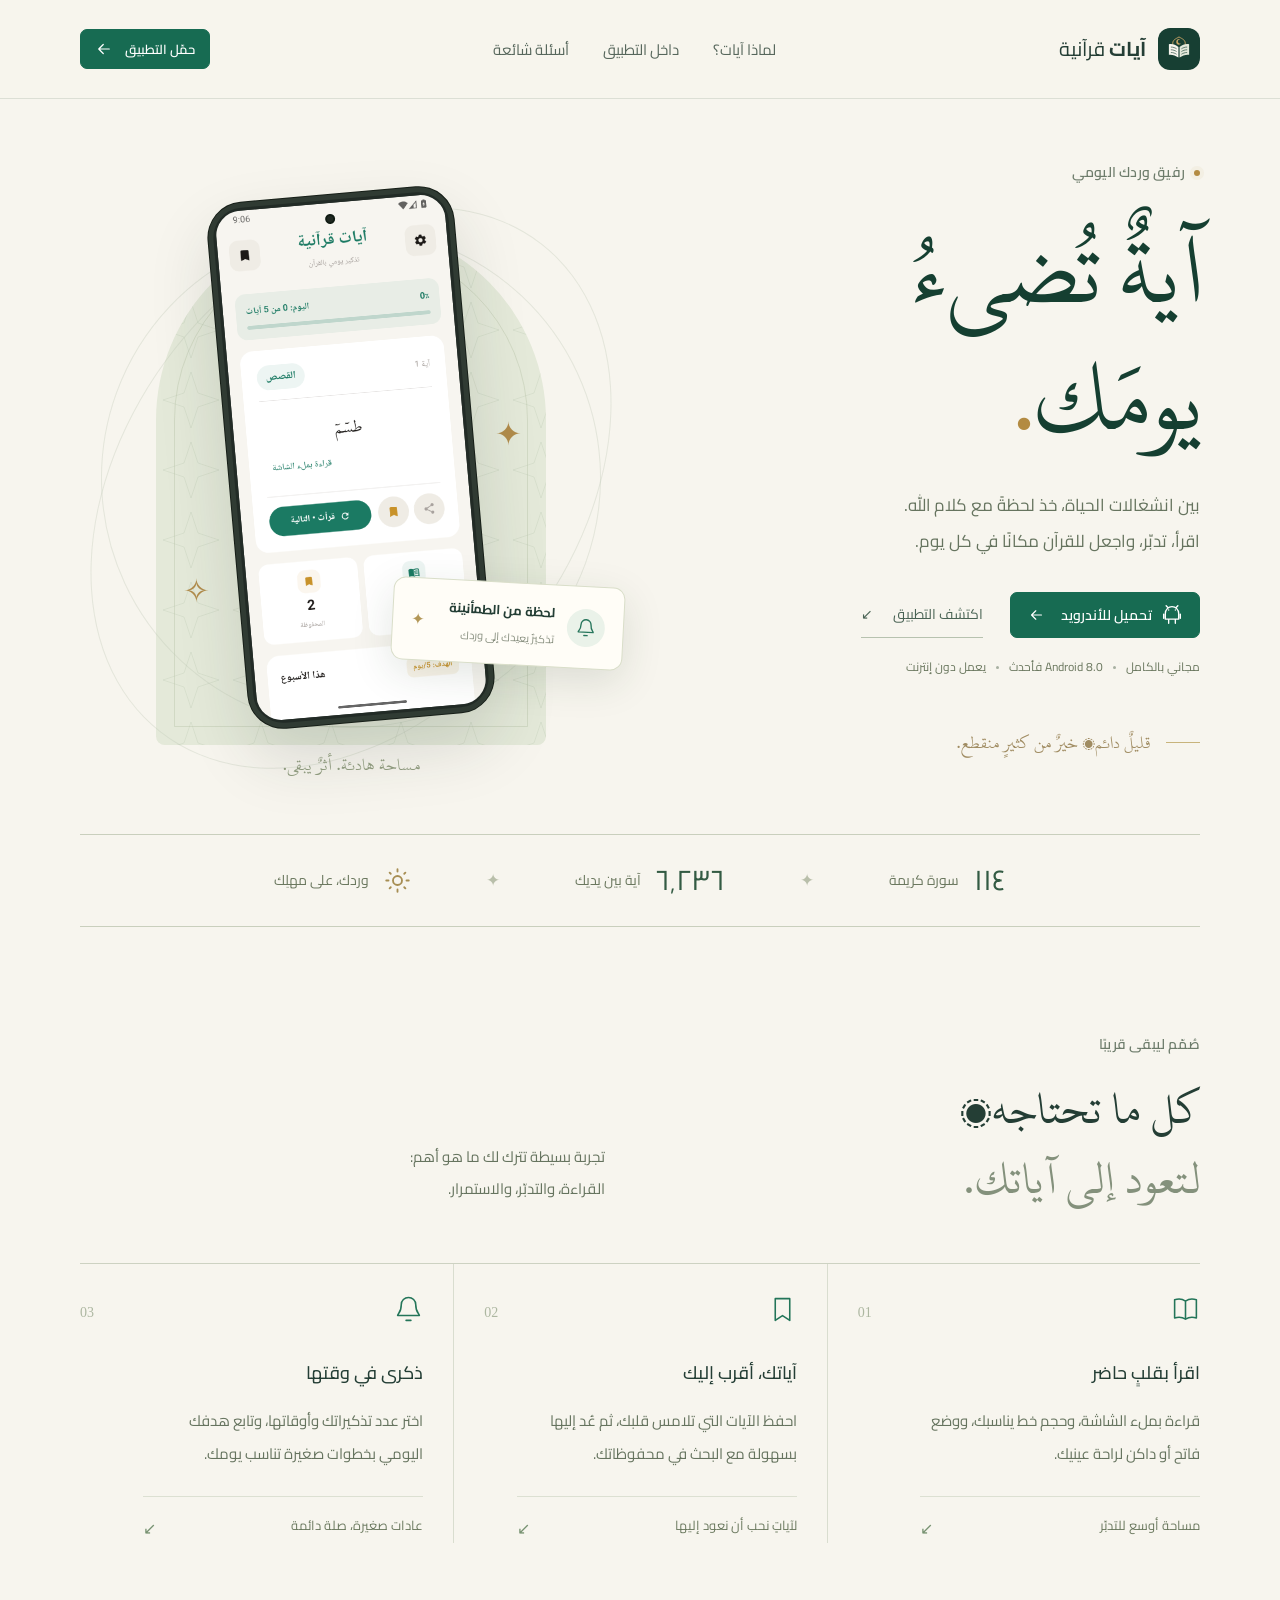
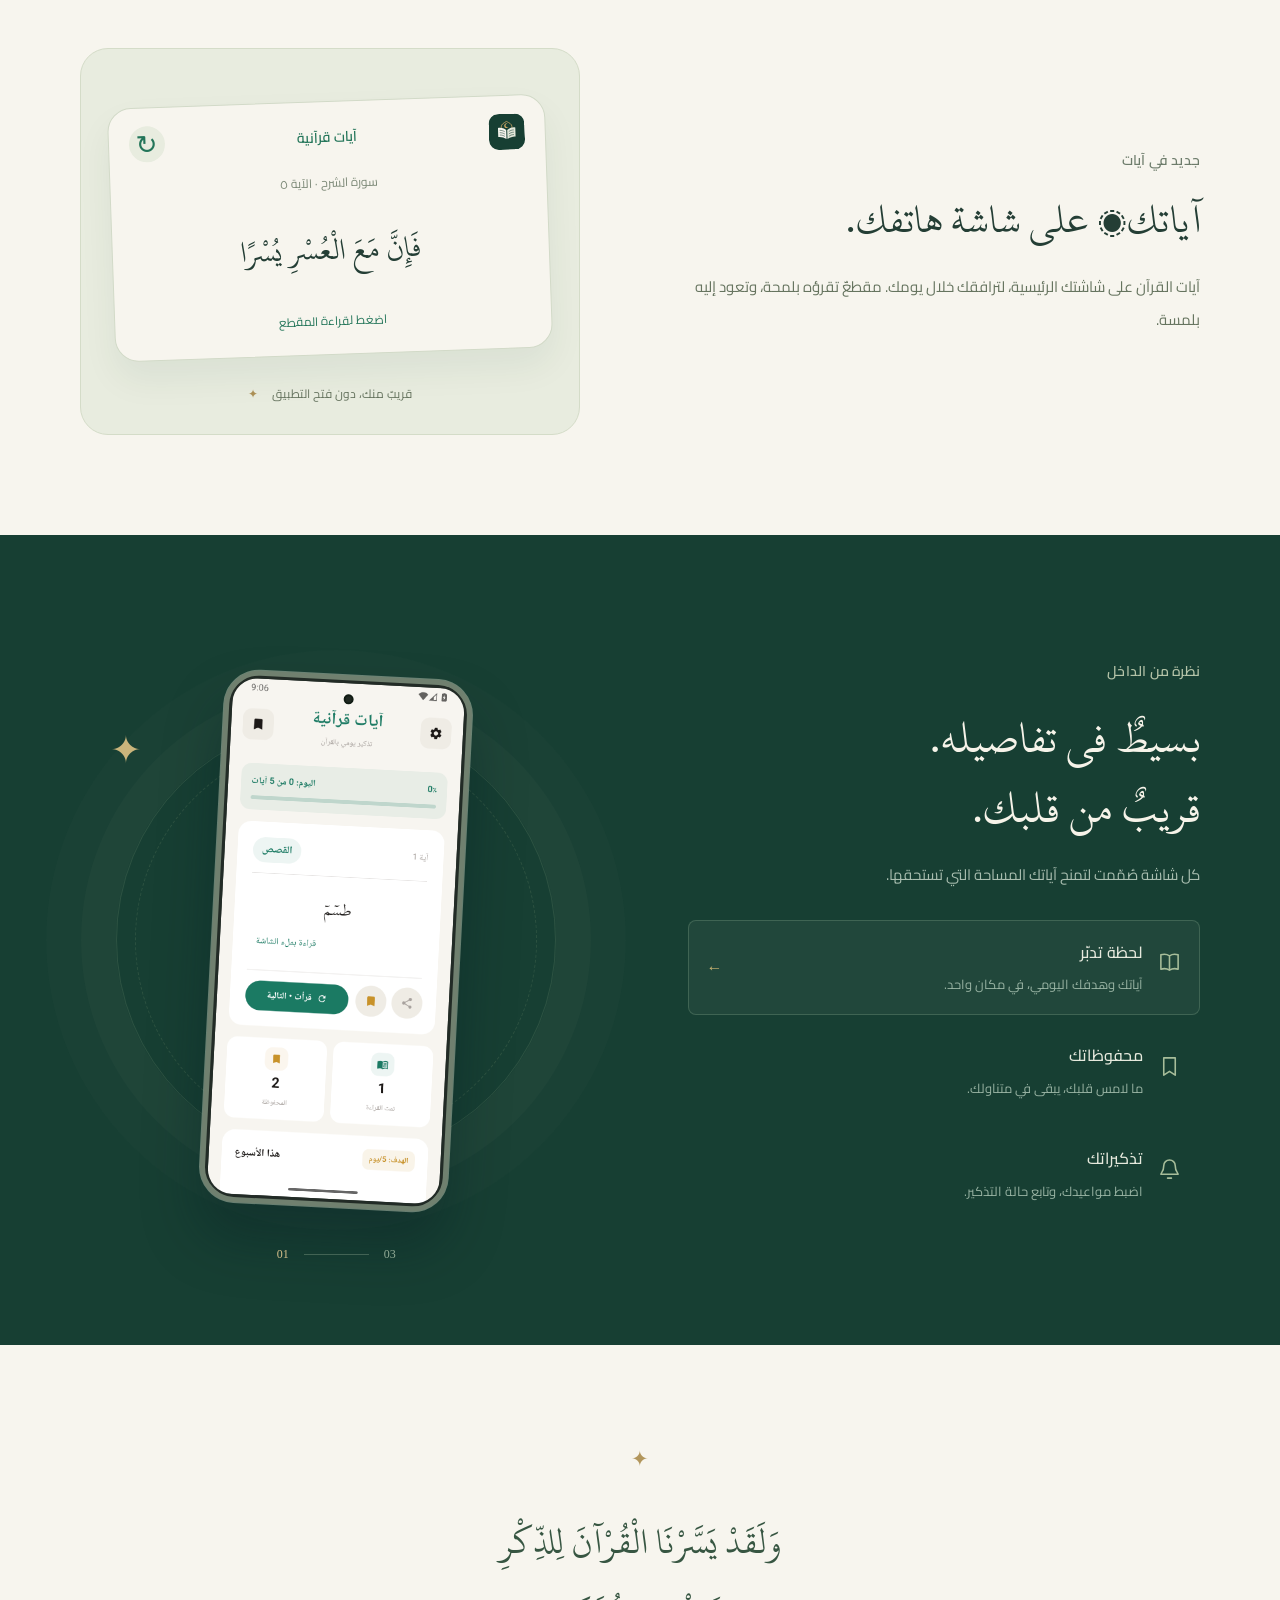
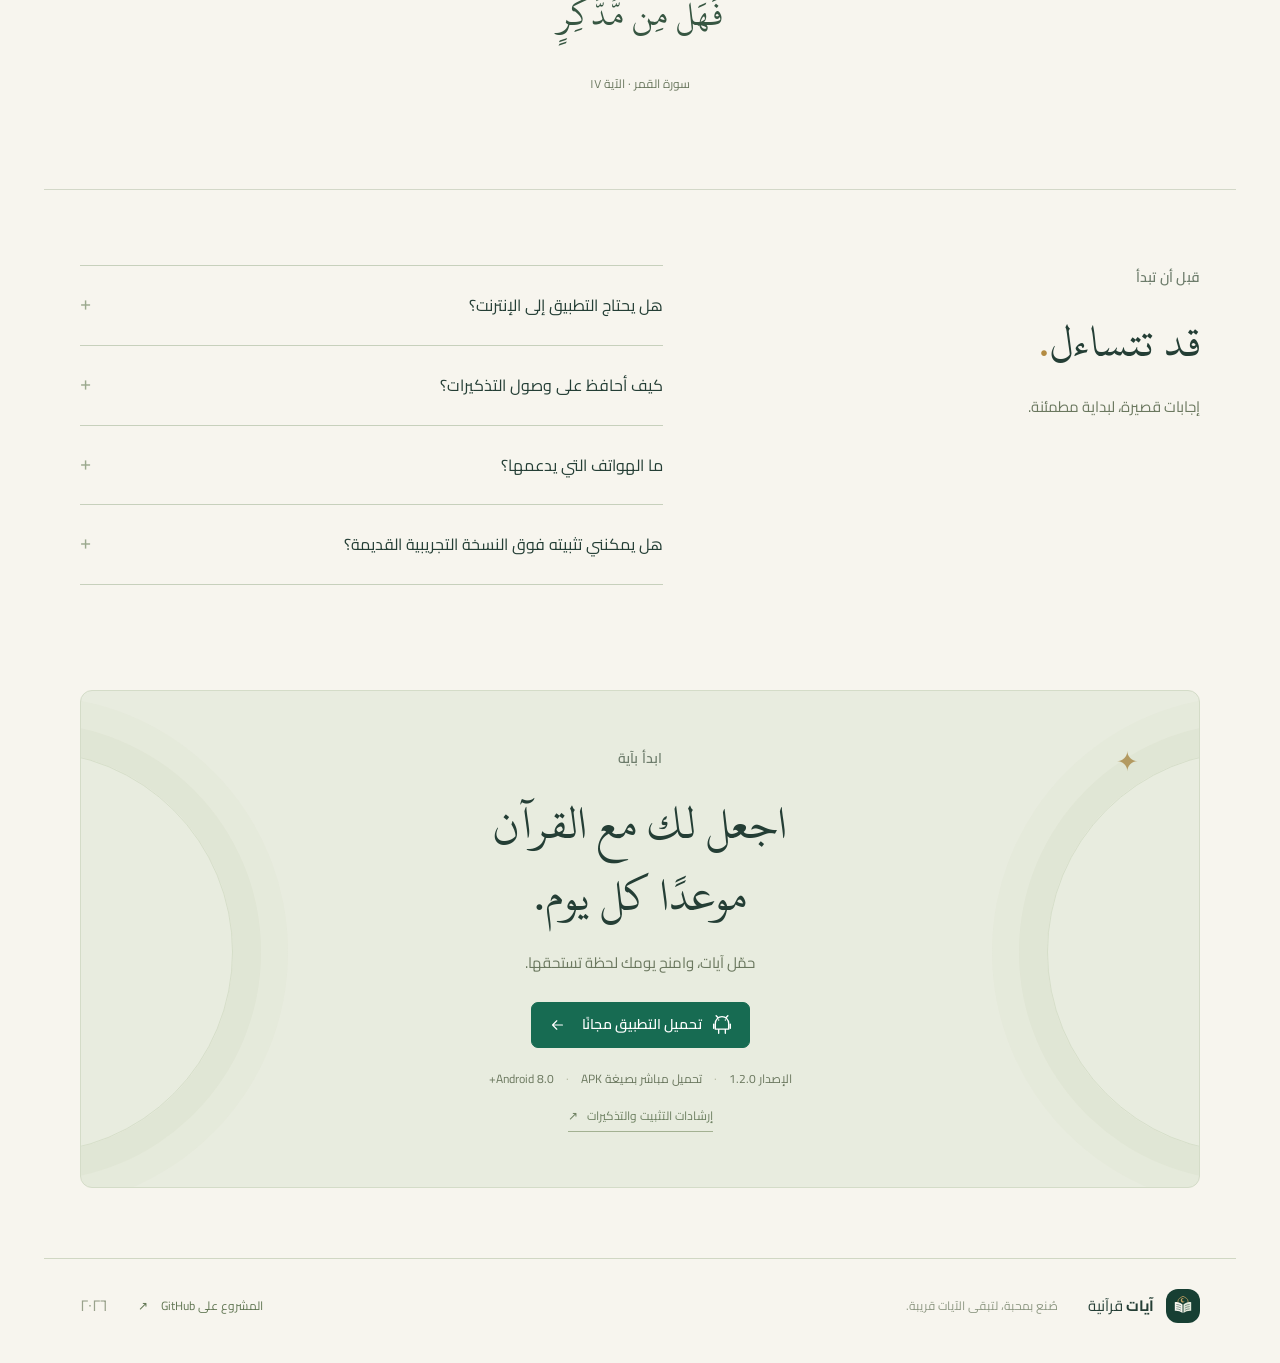
==== commit d5aa5e47: "Show the home-screen widget on the public website" ====
--- a/index.html
+++ b/index.html
@@ -25,6 +25,10 @@
 </section>
 <div class="facts wrap"><div><strong>١١٤</strong><span>سورة كريمة</span></div><span class="fact-flower">✦</span><div><strong>٦٬٢٣٦</strong><span>آية بين يديك</span></div><span class="fact-flower">✦</span><div><svg><use href="#sun"/></svg><span>وردك، على مهلِك</span></div></div>
 <section class="features wrap section" id="features"><div class="section-intro"><span class="eyebrow">صُمّم ليبقى قريبًا</span><h2>كل ما تحتاجه،<br><span class="serif-muted">لتعود إلى آياتك.</span></h2><p>تجربة بسيطة تترك لك ما هو أهم:<br>القراءة، والتدبّر، والاستمرار.</p></div><div class="feature-grid"><article><span class="feature-number">01</span><div class="feature-icon"><svg><use href="#book"/></svg></div><h3>اقرأ بقلبٍ حاضر</h3><p>قراءة بملء الشاشة، وحجم خط يناسبك، ووضع فاتح أو داكن لراحة عينيك.</p><span class="feature-foot">مساحة أوسع للتدبّر <span>↙</span></span></article><article><span class="feature-number">02</span><div class="feature-icon"><svg><use href="#bookmark"/></svg></div><h3>آياتك، أقرب إليك</h3><p>احفظ الآيات التي تلامس قلبك، ثم عُد إليها بسهولة مع البحث في محفوظاتك.</p><span class="feature-foot">لآياتٍ نحب أن نعود إليها <span>↙</span></span></article><article><span class="feature-number">03</span><div class="feature-icon"><svg><use href="#bell"/></svg></div><h3>ذكرى في وقتها</h3><p>اختر عدد تذكيراتك وأوقاتها، وتابع هدفك اليومي بخطوات صغيرة تناسب يومك.</p><span class="feature-foot">عادات صغيرة، صلة دائمة <span>↙</span></span></article></div></section>
+<section class="widget-section wrap" id="widget" aria-labelledby="widget-heading">
+<div class="widget-copy"><span class="eyebrow">جديد في آيات</span><h2 id="widget-heading">آياتك، على شاشة هاتفك.</h2><p>آيات القرآن على شاشتك الرئيسية، لترافقك خلال يومك. مقطعٌ تقرؤه بلمحة، وتعود إليه بلمسة.</p></div>
+<div class="widget-scene"><div class="widget-preview" role="img" aria-label="رسم توضيحي لويدجت آيات على الشاشة الرئيسية، يعرض آية من سورة الشرح"><div class="widget-preview-header"><img src="assets/app-icon.svg" alt="" width="36" height="36"><strong>آيات قرآنية</strong><span aria-hidden="true">↻</span></div><span class="widget-preview-reference">سورة الشرح · الآية ٥</span><p class="widget-preview-ayah">فَإِنَّ مَعَ الْعُسْرِ يُسْرًا</p><span class="widget-preview-footer">اضغط لقراءة المقطع</span></div><span class="widget-caption">قريبٌ منك، دون فتح التطبيق <span aria-hidden="true">✦</span></span></div>
+</section>
 <section class="experience" id="experience"><div class="wrap experience-inner"><div class="experience-copy"><span class="eyebrow light">نظرة من الداخل</span><h2>بسيطٌ في تفاصيله.<br>قريبٌ من قلبك.</h2><p class="experience-lead">كل شاشة صُمّمت لتمنح آياتك المساحة التي تستحقها.</p><div class="screen-tabs" role="tablist" aria-label="شاشات التطبيق" aria-orientation="vertical"><button id="tab-reader" role="tab" aria-selected="true" aria-controls="screen-panel" data-screen="home" tabindex="0"><span class="tab-icon"><svg><use href="#book"/></svg></span><span><strong>لحظة تدبّر</strong><small>آياتك وهدفك اليومي، في مكان واحد.</small></span><span class="tab-arrow">←</span></button><button id="tab-saved" role="tab" aria-selected="false" aria-controls="screen-panel" data-screen="saved" tabindex="-1"><span class="tab-icon"><svg><use href="#bookmark"/></svg></span><span><strong>محفوظاتك</strong><small>ما لامس قلبك، يبقى في متناولك.</small></span><span class="tab-arrow">←</span></button><button id="tab-reminders" role="tab" aria-selected="false" aria-controls="screen-panel" data-screen="reminders" tabindex="-1"><span class="tab-icon"><svg><use href="#bell"/></svg></span><span><strong>تذكيراتك</strong><small>اضبط مواعيدك، وتابع حالة التذكير.</small></span><span class="tab-arrow">←</span></button></div></div><div class="screen-stage" id="screen-panel" role="tabpanel" aria-labelledby="tab-reader" tabindex="0"><div class="stage-ring"></div><span class="stage-spark">✦</span><div class="phone showcase-phone"><img id="screen-image" src="assets/home.png" alt="الرئيسية وتقدم الورد اليومي" width="720" height="1600" loading="lazy"><div class="phone-camera"></div></div><div class="screen-count"><span id="screen-number">01</span><span class="count-line"></span><span>03</span></div></div></div></section>
 <section class="quiet-section wrap"><span class="quiet-star">✦</span><p class="quran-quote">وَلَقَدْ يَسَّرْنَا الْقُرْآنَ لِلذِّكْرِ<br>فَهَلْ مِن مُّدَّكِرٍ</p><span class="quote-source">سورة القمر · الآية ١٧</span></section>
 <section class="faq wrap section" id="questions"><div class="faq-heading"><span class="eyebrow">قبل أن تبدأ</span><h2>قد تتساءل<span class="gold">.</span></h2><p>إجابات قصيرة، لبداية مطمئنة.</p></div><div class="faq-list"><details><summary>هل يحتاج التطبيق إلى الإنترنت؟<span class="plus">+</span></summary><p>لا. نص القرآن والقراءة والمحفوظات متاحة دون اتصال بالإنترنت بعد تثبيت التطبيق.</p></details><details><summary>كيف أحافظ على وصول التذكيرات؟<span class="plus">+</span></summary><p>اسمح بالإشعارات والمنبّهات الدقيقة، وأزل قيود البطارية والعمل في الخلفية. يرشدك التطبيق إلى إعدادات التشغيل المتاحة على هاتفك. إذا أوقفت التطبيق إجباريًا، افتحه مجددًا لاستئناف التذكيرات.</p></details><details><summary>ما الهواتف التي يدعمها؟<span class="plus">+</span></summary><p>يعمل على هواتف أندرويد بالإصدار 8.0 فأحدث. تختلف خيارات التشغيل التلقائي والبطارية حسب الهاتف وإصدار النظام.</p></details><details><summary>هل يمكنني تثبيته فوق النسخة التجريبية القديمة؟<span class="plus">+</span></summary><p>الإصدار 1.1.0 يستخدم مفتاح توقيع إنتاج جديدًا. إذا كانت النسخة التجريبية القديمة مثبتة، ستحتاج إلى إزالتها أولًا. إزالة التطبيق تحذف محفوظاته وتقدّم القراءة وإعداداته المحلية.</p></details></div></section>
--- a/style.css
+++ b/style.css
@@ -31,3 +31,12 @@
 @media(max-width:760px){.hero-actions .button,.download-card .button{font-size:13px;padding:10px 14px}.nav .button.small{font-size:12px;padding:8px 11px}}
 .button{white-space:nowrap}
 @media(max-width:400px){.nav{gap:10px}.nav .brand{font-size:14px;gap:6px}.nav .brand img{width:30px;height:30px}.nav .button.small svg{display:none}}
+
+/* Home-screen widget feature */
+.widget-section{display:grid;grid-template-columns:1.1fr 1fr;align-items:center;gap:70px;padding-block:0 100px}
+.widget-copy h2{font-size:43px;margin-top:16px}.widget-copy>p{font-size:15px;line-height:2.2;color:#66745f;margin-top:18px;max-width:510px}
+.widget-scene{background:#e8ecdf;border:1px solid #d4dcc8;border-radius:28px;padding:52px 30px 30px;position:relative}
+.widget-preview{background:#f7f5ee;border:1px solid #d2dac8;border-radius:24px;padding:18px 20px 20px;box-shadow:0 18px 35px #173f3310;transform:rotate(-2deg);text-align:center}
+.widget-preview-header{display:grid;grid-template-columns:36px 1fr 36px;align-items:center;gap:10px;color:#237559}.widget-preview-header img{border-radius:10px}.widget-preview-header strong{font-size:14px;font-weight:600}.widget-preview-header>span{font-size:26px;line-height:36px;background:#e8ecdf;border-radius:50%}
+.widget-preview-reference{display:block;font-size:12px;color:#7a8775;margin-top:16px}.widget-preview-ayah{font-family:Quran,serif;font-size:32px;line-height:2.1;color:#243e35;margin:22px 0}.widget-preview-footer{font-size:12px;color:#237559}.widget-caption{display:flex;align-items:center;justify-content:center;gap:14px;font-size:12px;color:#66745f;margin-top:28px}.widget-caption>span{color:#ad9156}
+@media(max-width:760px){.widget-section{grid-template-columns:1fr;gap:28px;padding-bottom:60px}.widget-copy h2{font-size:36px}.widget-scene{padding:32px 22px 25px}.widget-preview-ayah{font-size:30px}}
